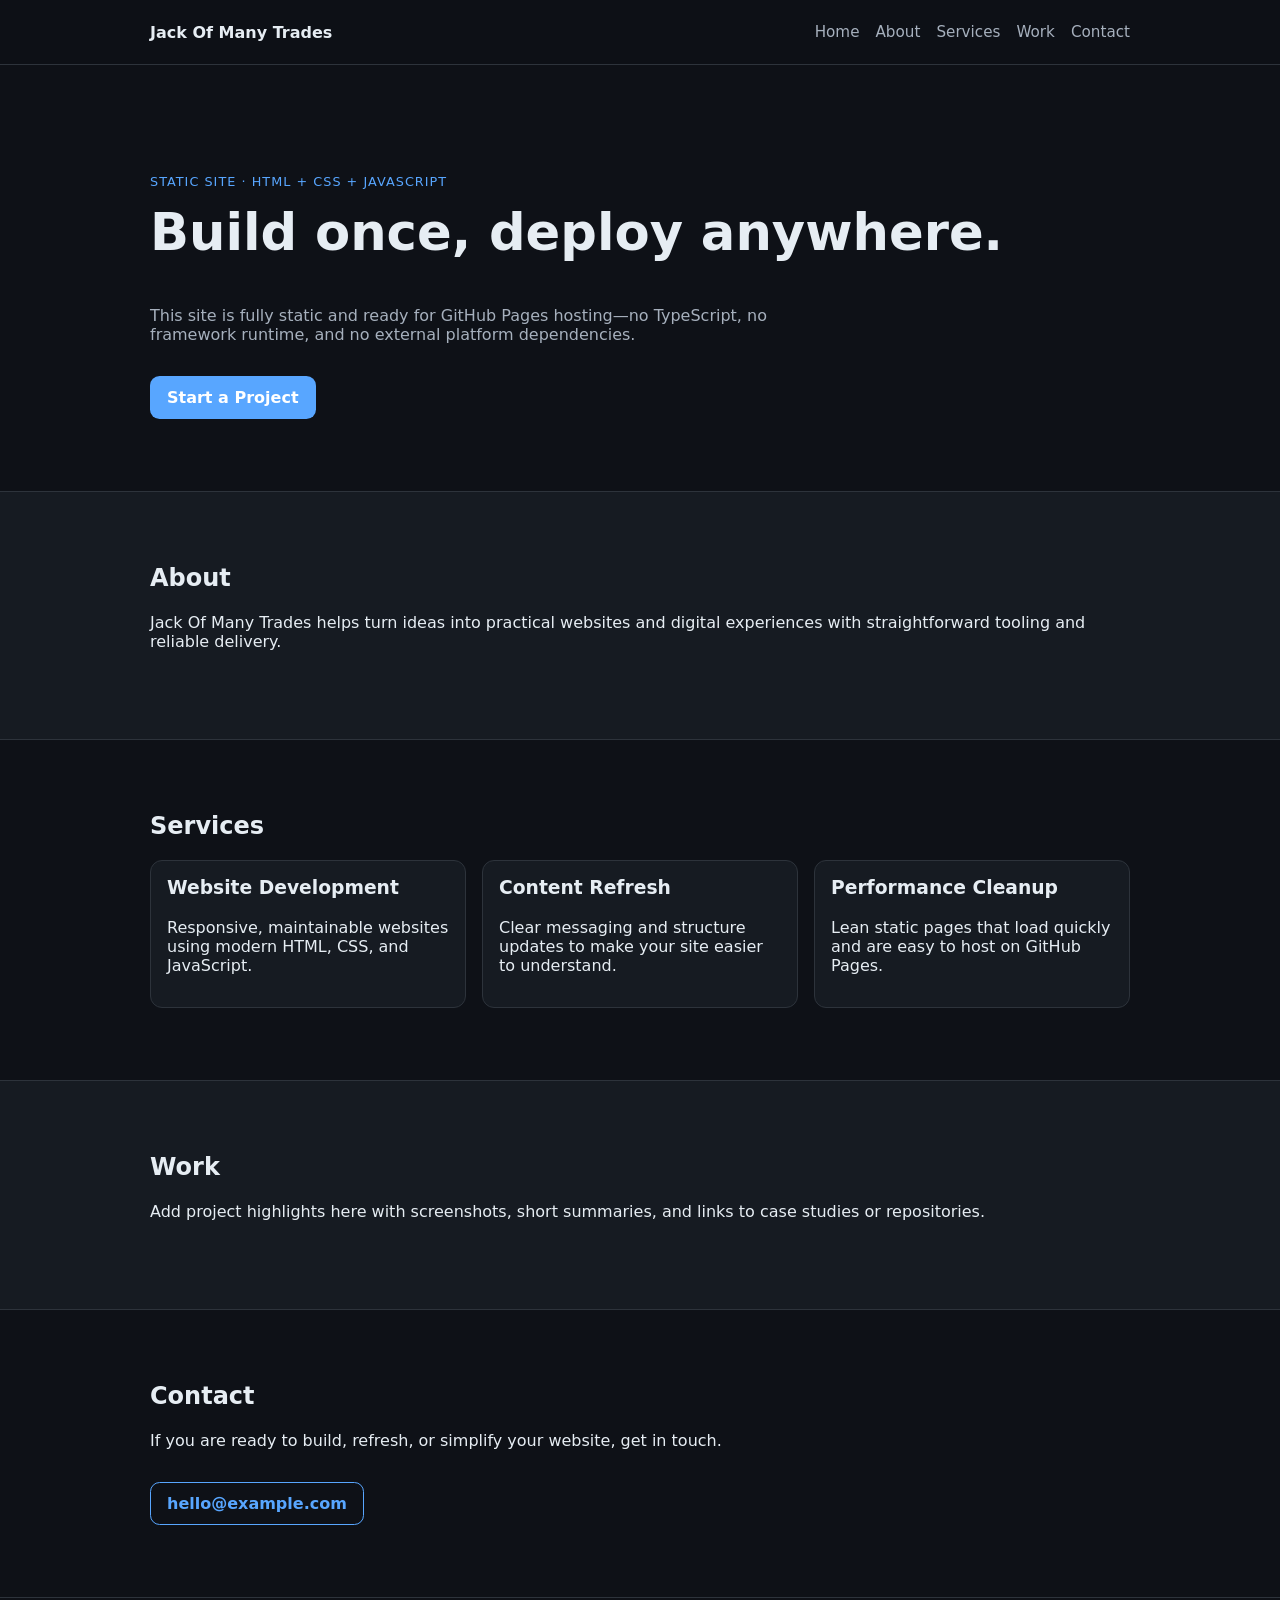
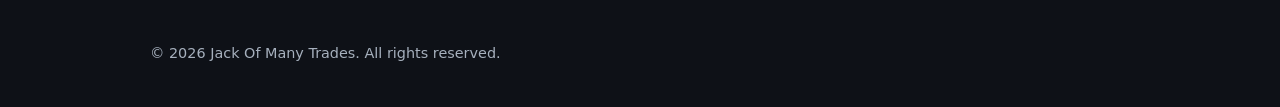
==== index.html @ 2560d3c1 "Rebuild site as static HTML/CSS/JS" ====
<!DOCTYPE html>
<html lang="en">
  <head>
    <meta charset="UTF-8" />
    <meta name="viewport" content="width=device-width, initial-scale=1.0" />
    <title>Jack Of Many Trades</title>
    <meta
      name="description"
      content="A clean, static, GitHub Pages-ready portfolio site built with HTML, CSS, and JavaScript."
    />
    <link rel="stylesheet" href="styles.css" />
  </head>
  <body>
    <header class="site-header">
      <div class="container nav-wrapper">
        <a href="#home" class="brand">Jack Of Many Trades</a>
        <button class="menu-toggle" aria-label="Toggle navigation" aria-expanded="false">☰</button>
        <nav class="site-nav" aria-label="Main navigation">
          <a href="#home">Home</a>
          <a href="#about">About</a>
          <a href="#services">Services</a>
          <a href="#work">Work</a>
          <a href="#contact">Contact</a>
        </nav>
      </div>
    </header>

    <main>
      <section id="home" class="hero section">
        <div class="container">
          <p class="eyebrow">Static site · HTML + CSS + JavaScript</p>
          <h1>Build once, deploy anywhere.</h1>
          <p class="lead">
            This site is fully static and ready for GitHub Pages hosting—no TypeScript, no framework
            runtime, and no external platform dependencies.
          </p>
          <a href="#contact" class="button">Start a Project</a>
        </div>
      </section>

      <section id="about" class="section alt">
        <div class="container">
          <h2>About</h2>
          <p>
            Jack Of Many Trades helps turn ideas into practical websites and digital experiences with
            straightforward tooling and reliable delivery.
          </p>
        </div>
      </section>

      <section id="services" class="section">
        <div class="container">
          <h2>Services</h2>
          <div class="card-grid">
            <article class="card">
              <h3>Website Development</h3>
              <p>Responsive, maintainable websites using modern HTML, CSS, and JavaScript.</p>
            </article>
            <article class="card">
              <h3>Content Refresh</h3>
              <p>Clear messaging and structure updates to make your site easier to understand.</p>
            </article>
            <article class="card">
              <h3>Performance Cleanup</h3>
              <p>Lean static pages that load quickly and are easy to host on GitHub Pages.</p>
            </article>
          </div>
        </div>
      </section>

      <section id="work" class="section alt">
        <div class="container">
          <h2>Work</h2>
          <p>
            Add project highlights here with screenshots, short summaries, and links to case studies or
            repositories.
          </p>
        </div>
      </section>

      <section id="contact" class="section">
        <div class="container">
          <h2>Contact</h2>
          <p>If you are ready to build, refresh, or simplify your website, get in touch.</p>
          <a href="mailto:hello@example.com" class="button button-secondary">hello@example.com</a>
        </div>
      </section>
    </main>

    <footer class="site-footer">
      <div class="container">
        <p>© <span id="year"></span> Jack Of Many Trades. All rights reserved.</p>
      </div>
    </footer>

    <script src="script.js"></script>
  </body>
</html>
---- styles.css ----
:root {
  --bg: #0e1117;
  --surface: #161b22;
  --text: #e6edf3;
  --muted: #a6b0bd;
  --brand: #58a6ff;
  --brand-dark: #3c89df;
  --border: #2d333b;
}

* {
  box-sizing: border-box;
}

html,
body {
  margin: 0;
  padding: 0;
  font-family: Inter, system-ui, -apple-system, Segoe UI, Roboto, Helvetica, Arial, sans-serif;
  color: var(--text);
  background: var(--bg);
  scroll-behavior: smooth;
}

.container {
  width: min(100% - 2rem, 980px);
  margin-inline: auto;
}

.section {
  padding: 4.5rem 0;
}

.section.alt {
  background: var(--surface);
  border-block: 1px solid var(--border);
}

.site-header {
  position: sticky;
  top: 0;
  z-index: 10;
  background: rgb(14 17 23 / 92%);
  border-bottom: 1px solid var(--border);
  backdrop-filter: blur(8px);
}

.nav-wrapper {
  display: flex;
  align-items: center;
  justify-content: space-between;
  min-height: 4rem;
  gap: 1rem;
}

.brand {
  color: var(--text);
  text-decoration: none;
  font-weight: 700;
}

.site-nav {
  display: flex;
  gap: 1rem;
}

.site-nav a {
  color: var(--muted);
  text-decoration: none;
  font-size: 0.95rem;
}

.site-nav a:hover,
.site-nav a:focus-visible {
  color: var(--text);
}

.menu-toggle {
  display: none;
  color: var(--text);
  background: transparent;
  border: 1px solid var(--border);
  border-radius: 0.4rem;
  padding: 0.35rem 0.55rem;
}

.hero {
  padding-top: 6rem;
}

.eyebrow {
  text-transform: uppercase;
  letter-spacing: 0.08em;
  color: var(--brand);
  font-size: 0.8rem;
}

h1,
h2,
h3 {
  line-height: 1.2;
  margin-top: 0;
}

h1 {
  font-size: clamp(2rem, 4vw, 3.5rem);
}

.lead {
  color: var(--muted);
  max-width: 62ch;
}

.card-grid {
  display: grid;
  grid-template-columns: repeat(auto-fit, minmax(220px, 1fr));
  gap: 1rem;
}

.card {
  background: var(--surface);
  border: 1px solid var(--border);
  border-radius: 0.75rem;
  padding: 1rem;
}

.button {
  display: inline-block;
  margin-top: 1rem;
  color: #fff;
  text-decoration: none;
  background: var(--brand);
  border: 1px solid transparent;
  border-radius: 0.6rem;
  padding: 0.7rem 1rem;
  font-weight: 600;
}

.button:hover,
.button:focus-visible {
  background: var(--brand-dark);
}

.button.button-secondary {
  background: transparent;
  border-color: var(--brand);
  color: var(--brand);
}

.site-footer {
  padding: 2rem 0;
  border-top: 1px solid var(--border);
  color: var(--muted);
  font-size: 0.9rem;
}

@media (max-width: 760px) {
  .menu-toggle {
    display: inline-flex;
  }

  .site-nav {
    position: absolute;
    right: 1rem;
    top: 4.5rem;
    display: none;
    flex-direction: column;
    background: var(--surface);
    border: 1px solid var(--border);
    border-radius: 0.6rem;
    padding: 0.75rem;
    min-width: 180px;
  }

  .site-nav.open {
    display: flex;
  }
}
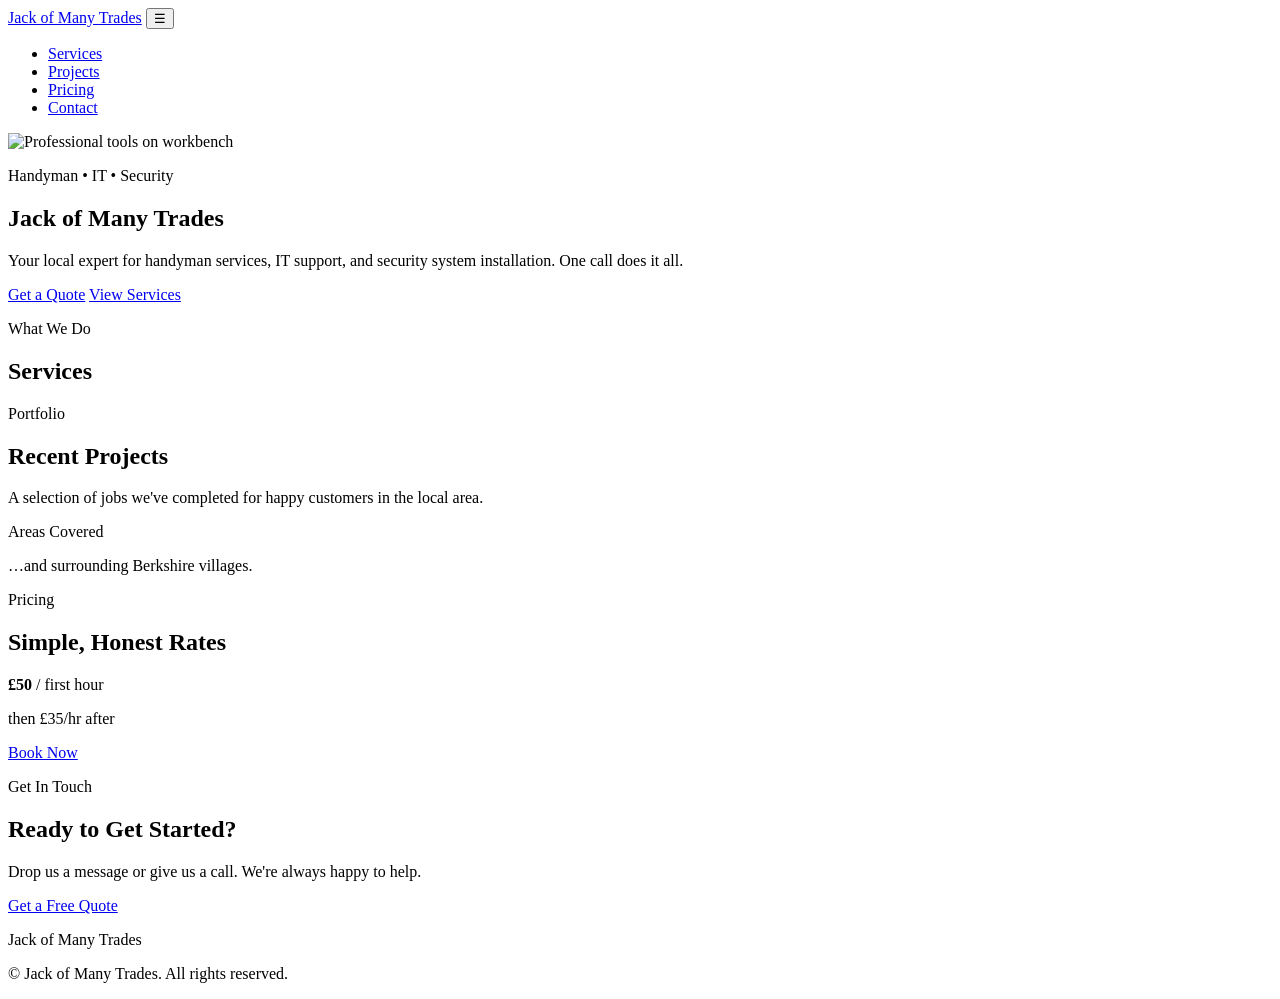
==== commit 484a16d8: "Remove binary hero images and switch to remote hero source" ====
--- a/index.html
+++ b/index.html
@@ -1,95 +1,113 @@
-<!DOCTYPE html>
+<!doctype html>
 <html lang="en">
   <head>
     <meta charset="UTF-8" />
     <meta name="viewport" content="width=device-width, initial-scale=1.0" />
-    <title>Jack Of Many Trades</title>
+    <title>Jack of Many Trades | Handyman, IT & Security</title>
     <meta
       name="description"
-      content="A clean, static, GitHub Pages-ready portfolio site built with HTML, CSS, and JavaScript."
+      content="Local handyman, IT support, and security installation services across Newbury and surrounding areas."
     />
+    <meta name="author" content="Jack of Many Trades" />
+    <meta property="og:title" content="Jack of Many Trades" />
+    <meta
+      property="og:description"
+      content="Your local expert for handyman services, IT support, and security system installation."
+    />
+    <meta property="og:type" content="website" />
+    <meta property="og:image" content="https://images.unsplash.com/photo-1581578731548-c64695cc6952?auto=format&fit=crop&w=1600&q=80" />
     <link rel="stylesheet" href="styles.css" />
   </head>
   <body>
     <header class="site-header">
-      <div class="container nav-wrapper">
-        <a href="#home" class="brand">Jack Of Many Trades</a>
-        <button class="menu-toggle" aria-label="Toggle navigation" aria-expanded="false">☰</button>
-        <nav class="site-nav" aria-label="Main navigation">
-          <a href="#home">Home</a>
-          <a href="#about">About</a>
-          <a href="#services">Services</a>
-          <a href="#work">Work</a>
-          <a href="#contact">Contact</a>
-        </nav>
-      </div>
+      <nav class="container nav">
+        <a href="#" class="brand">Jack of Many <span>Trades</span></a>
+        <button id="menu-toggle" class="menu-toggle" aria-expanded="false" aria-controls="mobile-menu">☰</button>
+        <ul class="nav-links" id="desktop-menu">
+          <li><a href="#services">Services</a></li>
+          <li><a href="#projects">Projects</a></li>
+          <li><a href="#pricing">Pricing</a></li>
+          <li><a href="#contact">Contact</a></li>
+        </ul>
+      </nav>
+      <ul class="mobile-menu" id="mobile-menu" hidden>
+        <li><a href="#services">Services</a></li>
+        <li><a href="#projects">Projects</a></li>
+        <li><a href="#pricing">Pricing</a></li>
+        <li><a href="#contact">Contact</a></li>
+      </ul>
     </header>
 
     <main>
-      <section id="home" class="hero section">
-        <div class="container">
-          <p class="eyebrow">Static site · HTML + CSS + JavaScript</p>
-          <h1>Build once, deploy anywhere.</h1>
-          <p class="lead">
-            This site is fully static and ready for GitHub Pages hosting—no TypeScript, no framework
-            runtime, and no external platform dependencies.
+      <section class="hero">
+        <img src="https://images.unsplash.com/photo-1581578731548-c64695cc6952?auto=format&fit=crop&w=1600&q=80" alt="Professional tools on workbench" class="hero-bg" />
+        <div class="overlay"></div>
+        <div class="container hero-content">
+          <p class="eyebrow">Handyman • IT • Security</p>
+          <h1>Jack of Many <span>Trades</span></h1>
+          <p>
+            Your local expert for handyman services, IT support, and security system installation. One call does it all.
           </p>
-          <a href="#contact" class="button">Start a Project</a>
-        </div>
-      </section>
-
-      <section id="about" class="section alt">
-        <div class="container">
-          <h2>About</h2>
-          <p>
-            Jack Of Many Trades helps turn ideas into practical websites and digital experiences with
-            straightforward tooling and reliable delivery.
-          </p>
+          <div class="hero-actions">
+            <a class="btn primary" href="#contact">Get a Quote</a>
+            <a class="btn secondary" href="#services">View Services</a>
+          </div>
         </div>
       </section>
 
       <section id="services" class="section">
         <div class="container">
+          <p class="section-label">What We Do</p>
           <h2>Services</h2>
-          <div class="card-grid">
-            <article class="card">
-              <h3>Website Development</h3>
-              <p>Responsive, maintainable websites using modern HTML, CSS, and JavaScript.</p>
-            </article>
-            <article class="card">
-              <h3>Content Refresh</h3>
-              <p>Clear messaging and structure updates to make your site easier to understand.</p>
-            </article>
-            <article class="card">
-              <h3>Performance Cleanup</h3>
-              <p>Lean static pages that load quickly and are easy to host on GitHub Pages.</p>
-            </article>
+          <div class="card-grid" id="services-grid"></div>
+        </div>
+      </section>
+
+      <section id="projects" class="section">
+        <div class="container">
+          <p class="section-label">Portfolio</p>
+          <h2>Recent Projects</h2>
+          <p class="section-subtitle">A selection of jobs we've completed for happy customers in the local area.</p>
+          <div class="project-grid" id="projects-grid"></div>
+        </div>
+      </section>
+
+      <section class="areas section-alt">
+        <div class="container centered">
+          <p class="section-label">Areas Covered</p>
+          <p class="areas-list" id="areas-list"></p>
+          <p class="areas-note">…and surrounding Berkshire villages.</p>
+        </div>
+      </section>
+
+      <section id="pricing" class="section section-alt-light">
+        <div class="container centered">
+          <p class="section-label">Pricing</p>
+          <h2>Simple, Honest Rates</h2>
+          <div class="pricing-card">
+            <p class="price"><strong>£50</strong> / first hour</p>
+            <p class="price-sub">then £35/hr after</p>
+            <ul id="pricing-list"></ul>
+            <a class="btn primary full" href="#contact">Book Now</a>
           </div>
         </div>
       </section>
 
-      <section id="work" class="section alt">
-        <div class="container">
-          <h2>Work</h2>
-          <p>
-            Add project highlights here with screenshots, short summaries, and links to case studies or
-            repositories.
-          </p>
-        </div>
-      </section>
-
-      <section id="contact" class="section">
-        <div class="container">
-          <h2>Contact</h2>
-          <p>If you are ready to build, refresh, or simplify your website, get in touch.</p>
-          <a href="mailto:hello@example.com" class="button button-secondary">hello@example.com</a>
+      <section id="contact" class="section section-alt">
+        <div class="container centered">
+          <p class="section-label">Get In Touch</p>
+          <h2>Ready to Get Started?</h2>
+          <p class="section-subtitle">Drop us a message or give us a call. We're always happy to help.</p>
+          <div class="contact-grid" id="contact-grid"></div>
+          <a class="btn primary" href="mailto:jackofmanytrades@gmail.com">Get a Free Quote</a>
         </div>
       </section>
     </main>
 
     <footer class="site-footer">
-      <div class="container">
-        <p>© <span id="year"></span> Jack Of Many Trades. All rights reserved.</p>
+      <div class="container centered">
+        <p class="brand">Jack of Many <span>Trades</span></p>
+        <p>© <span id="year"></span> Jack of Many Trades. All rights reserved.</p>
       </div>
     </footer>
 
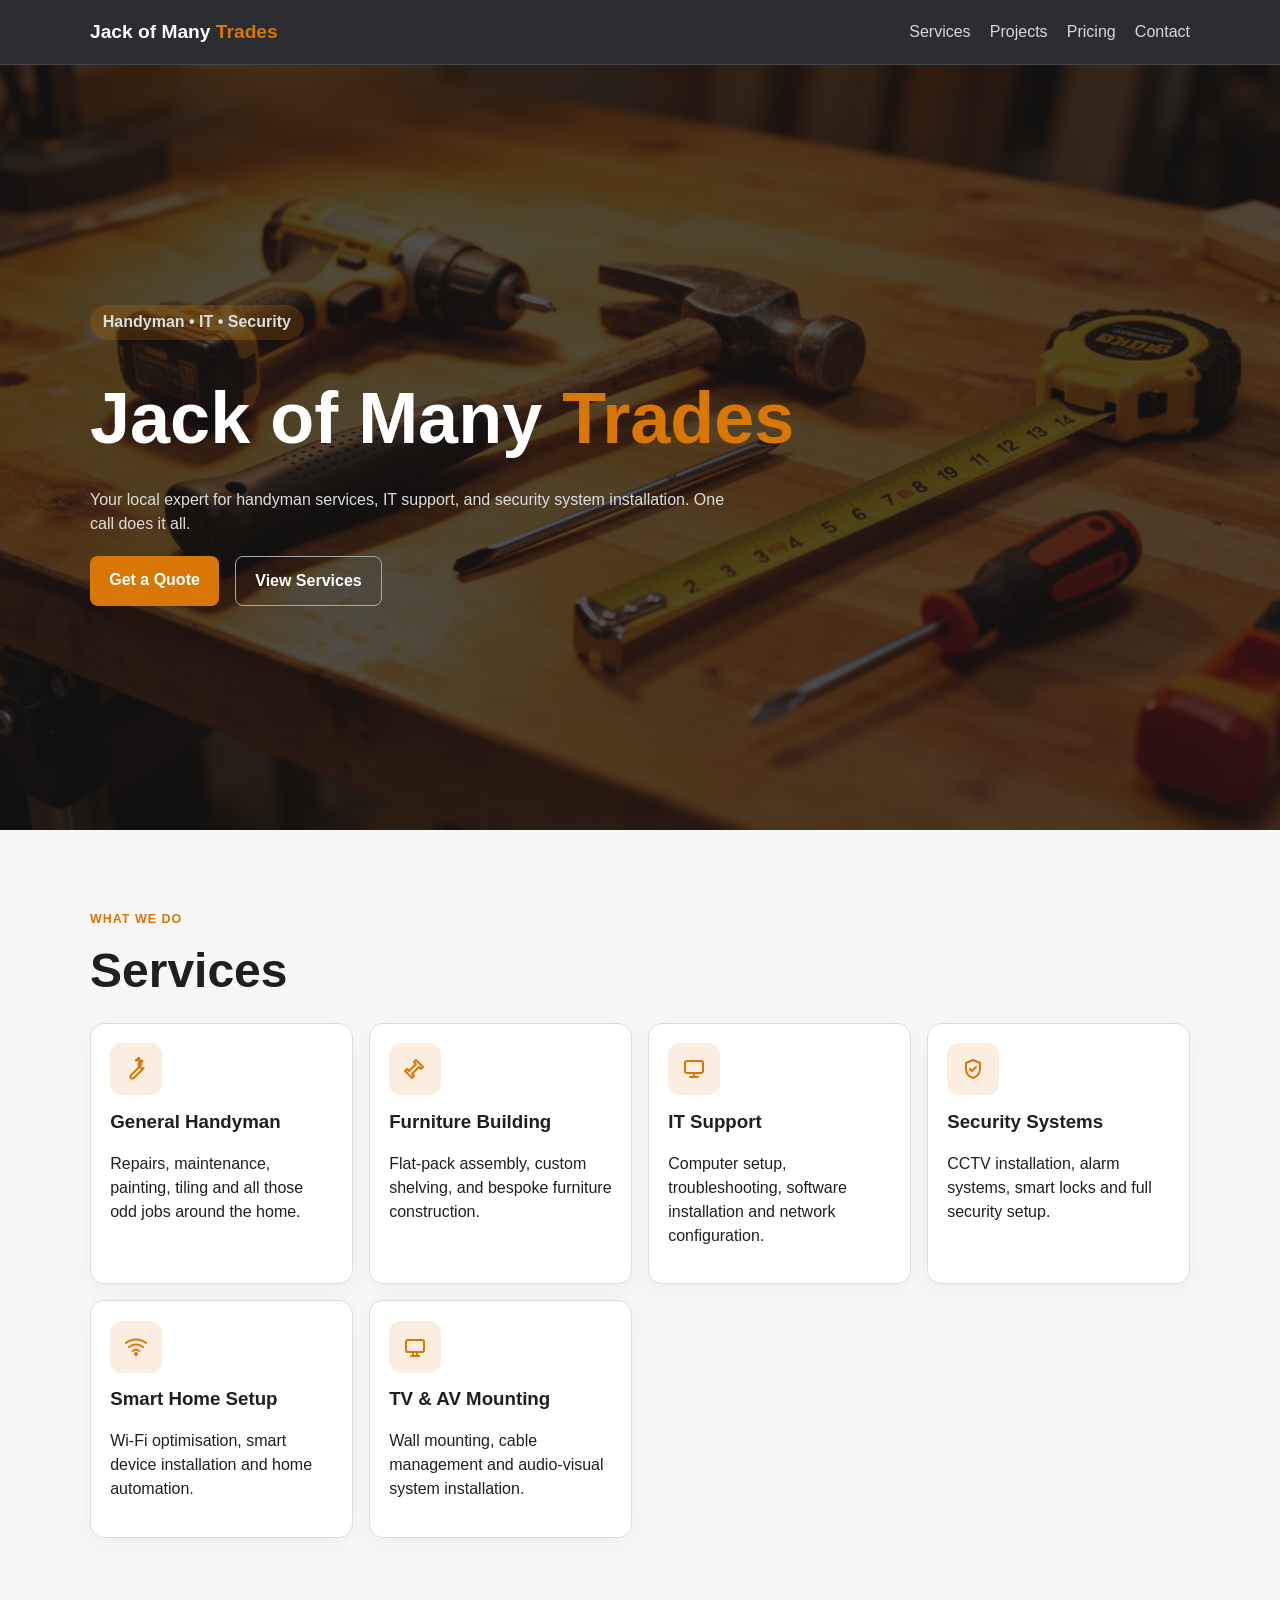
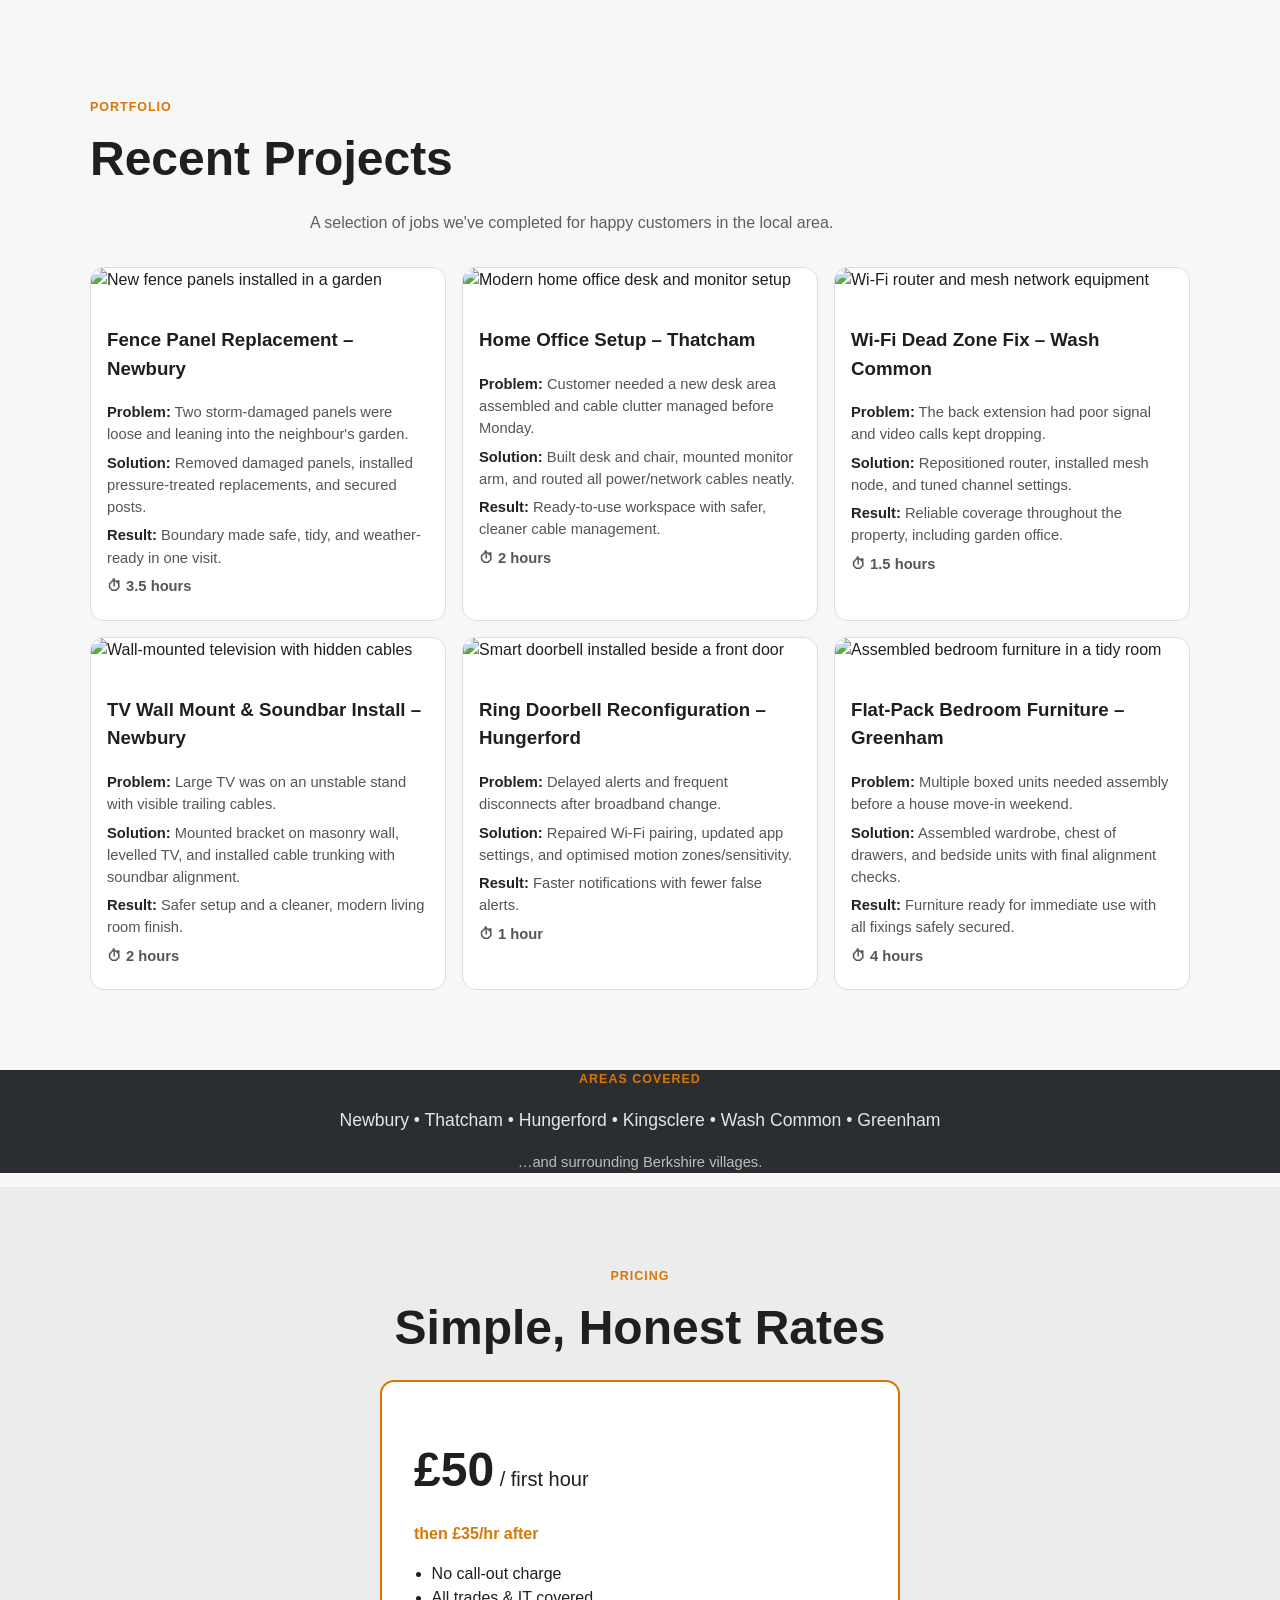
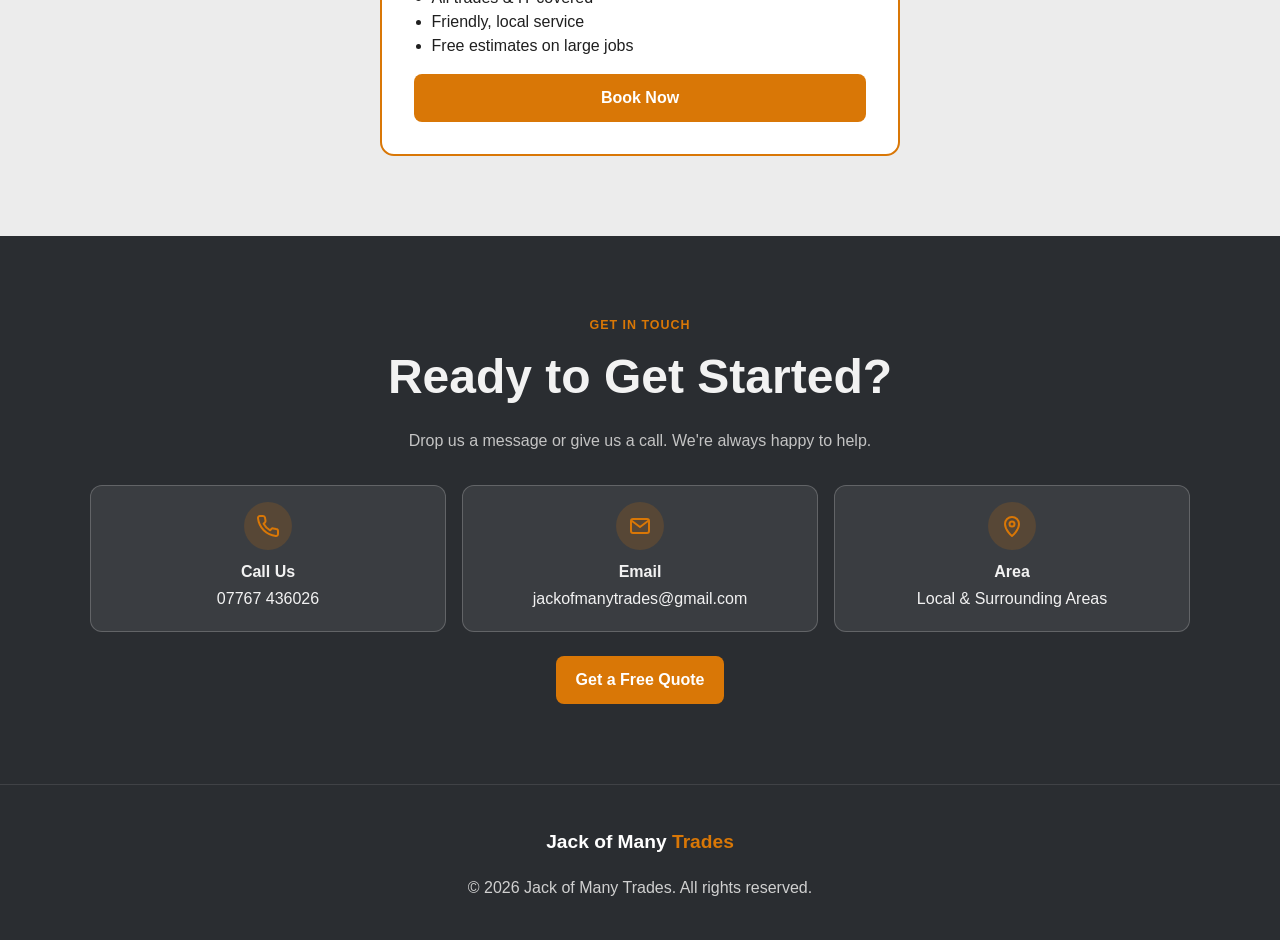
==== commit 8c5b8af5: "update" ====
--- a/index.html
+++ b/index.html
@@ -15,7 +15,7 @@
       content="Your local expert for handyman services, IT support, and security system installation."
     />
     <meta property="og:type" content="website" />
-    <meta property="og:image" content="https://images.unsplash.com/photo-1581578731548-c64695cc6952?auto=format&fit=crop&w=1600&q=80" />
+    <meta property="og:image" content="assets/hero-bg.jpg" />
     <link rel="stylesheet" href="styles.css" />
   </head>
   <body>
@@ -40,7 +40,7 @@
 
     <main>
       <section class="hero">
-        <img src="https://images.unsplash.com/photo-1581578731548-c64695cc6952?auto=format&fit=crop&w=1600&q=80" alt="Professional tools on workbench" class="hero-bg" />
+        <img src="assets/hero-bg.jpg" alt="Professional tools on workbench" class="hero-bg" />
         <div class="overlay"></div>
         <div class="container hero-content">
           <p class="eyebrow">Handyman • IT • Security</p>
--- a/styles.css
+++ b/styles.css
@@ -0,0 +1,125 @@
+:root {
+  --bg: #f7f7f7;
+  --text: #1f1f1f;
+  --muted: #5f5f5f;
+  --card: #ffffff;
+  --accent: #d97706;
+  --accent-dark: #b45309;
+  --dark: #202225;
+}
+* { box-sizing: border-box; }
+body {
+  margin: 0;
+  font-family: Arial, sans-serif;
+  color: var(--text);
+  background: var(--bg);
+  line-height: 1.5;
+}
+.container { width: min(1100px, 92%); margin: 0 auto; }
+.centered { text-align: center; }
+.site-header {
+  position: sticky; top: 0; z-index: 1000;
+  background: rgba(32, 34, 37, 0.95);
+  border-bottom: 1px solid rgba(255,255,255,.12);
+}
+.nav { display: flex; align-items: center; justify-content: space-between; min-height: 64px; }
+.brand { color: #fff; text-decoration: none; font-weight: 700; font-size: 1.2rem; }
+.brand span { color: var(--accent); }
+.nav-links { list-style: none; display: flex; gap: 1.2rem; margin: 0; padding: 0; }
+.nav-links a, .mobile-menu a { color: #d9d9d9; text-decoration: none; }
+.nav-links a:hover, .mobile-menu a:hover { color: var(--accent); }
+.menu-toggle { display: none; background: none; color: white; border: none; font-size: 1.4rem; }
+.mobile-menu { list-style: none; margin: 0; padding: 0.4rem 1rem 0.8rem; background: #202225; }
+.mobile-menu li { padding: 0.5rem 0; }
+.hero { position: relative; min-height: 85vh; display: grid; place-items: center; overflow: hidden; }
+.hero-bg { position: absolute; inset: 0; width: 100%; height: 100%; object-fit: cover; }
+.overlay { position: absolute; inset: 0; background: rgba(22,22,22,0.75); }
+.hero-content { position: relative; color: #fff; padding: 5rem 0; }
+.hero h1 { font-size: clamp(2rem, 6vw, 4.5rem); margin: 0.5rem 0 1rem; }
+.hero h1 span { color: var(--accent); }
+.hero p { max-width: 640px; color: #ddd; }
+.eyebrow { display: inline-block; background: rgba(217, 119, 6, 0.2); color: var(--accent); padding: 0.35rem 0.8rem; border-radius: 999px; font-weight: 700; }
+.hero-actions { display: flex; gap: 1rem; flex-wrap: wrap; margin-top: 1.3rem; }
+.btn { display: inline-block; padding: 0.75rem 1.2rem; border-radius: 8px; text-decoration: none; font-weight: 700; transition: all .25s ease; }
+.btn.primary { background: var(--accent); color: #fff; }
+.btn.primary:hover { background: var(--accent-dark); transform: translateY(-1px); }
+.btn.secondary { border: 1px solid #a8a8a8; color: #fff; }
+.btn.full { width: 100%; text-align: center; }
+.section { padding: 5rem 0; }
+.section-alt { background: #2a2d31; color: #f2f2f2; }
+.section-alt-light { background: #ececec; }
+.section-label { text-transform: uppercase; font-size: 0.78rem; color: var(--accent); font-weight: 700; letter-spacing: 0.08em; margin: 0 0 .4rem; }
+h2 { margin: 0 0 1rem; font-size: clamp(1.8rem, 4vw, 3rem); }
+.section-subtitle { color: var(--muted); max-width: 660px; margin: 0 auto 2rem; }
+.section-alt .section-subtitle { color: #c4c4c4; }
+.card-grid, .project-grid { display: grid; gap: 1rem; }
+.card-grid { grid-template-columns: repeat(auto-fit, minmax(220px, 1fr)); }
+.project-grid { grid-template-columns: repeat(auto-fit, minmax(280px, 1fr)); }
+.card, .project-card, .pricing-card { background: var(--card); border-radius: 14px; border: 1px solid #ddd; }
+.card { padding: 1.2rem; }
+.service-card {
+  transition: transform .25s ease, box-shadow .25s ease, border-color .25s ease;
+  box-shadow: 0 6px 20px rgba(0, 0, 0, .04);
+}
+.service-card:hover {
+  transform: translateY(-4px);
+  border-color: rgba(217, 119, 6, .45);
+  box-shadow: 0 16px 35px rgba(0, 0, 0, .12);
+}
+.service-icon {
+  width: 52px;
+  height: 52px;
+  display: grid;
+  place-items: center;
+  border-radius: 12px;
+  background: rgba(217, 119, 6, .12);
+  color: var(--accent);
+  margin-bottom: .8rem;
+}
+.service-card:hover .service-icon {
+  background: rgba(217, 119, 6, .2);
+}
+.service-icon svg,
+.contact-icon svg {
+  width: 24px;
+  height: 24px;
+  fill: none;
+  stroke: currentColor;
+  stroke-width: 2;
+  stroke-linecap: round;
+  stroke-linejoin: round;
+}
+.card h3 { margin-top: .25rem; margin-bottom: .4rem; }
+.project-card { overflow: hidden; transition: box-shadow .25s ease; }
+.project-card:hover { box-shadow: 0 14px 30px rgba(0, 0, 0, .12); }
+.project-card img { width: 100%; height: 180px; object-fit: cover; transition: transform .4s ease; }
+.project-card:hover img { transform: scale(1.03); }
+.project-card .content { padding: 1rem; }
+.project-card p { font-size: .92rem; color: #555; margin: .4rem 0; }
+.project-card strong { color: #222; }
+.time { color: var(--accent); font-weight: 700; }
+.areas-list { color: #e6e6e6; font-size: 1.1rem; }
+.areas-note { color: #bdbdbd; font-size: 0.92rem; }
+.pricing-card { max-width: 520px; margin: 0 auto; padding: 2rem; text-align: left; border: 2px solid var(--accent); }
+.price { font-size: 1.25rem; }
+.price strong { font-size: 3rem; }
+.price-sub { color: var(--accent); font-weight: 700; margin-top: -.3rem; }
+#pricing-list { padding-left: 1.1rem; }
+.contact-grid { display: grid; grid-template-columns: repeat(auto-fit, minmax(210px, 1fr)); gap: 1rem; margin: 1.5rem 0; }
+.contact-item { background: rgba(255,255,255,.08); border: 1px solid rgba(255,255,255,.2); border-radius: 12px; padding: 1rem; }
+.contact-icon {
+  width: 48px;
+  height: 48px;
+  margin: 0 auto .65rem;
+  border-radius: 50%;
+  display: grid;
+  place-items: center;
+  background: rgba(217, 119, 6, .18);
+  color: var(--accent);
+}
+.contact-item p { margin: .2rem 0; }
+.site-footer { background: #2a2d31; color: #d0d0d0; border-top: 1px solid rgba(255,255,255,.1); padding: 1.5rem 0; }
+@media (max-width: 760px) {
+  .menu-toggle { display: block; }
+  .nav-links { display: none; }
+}
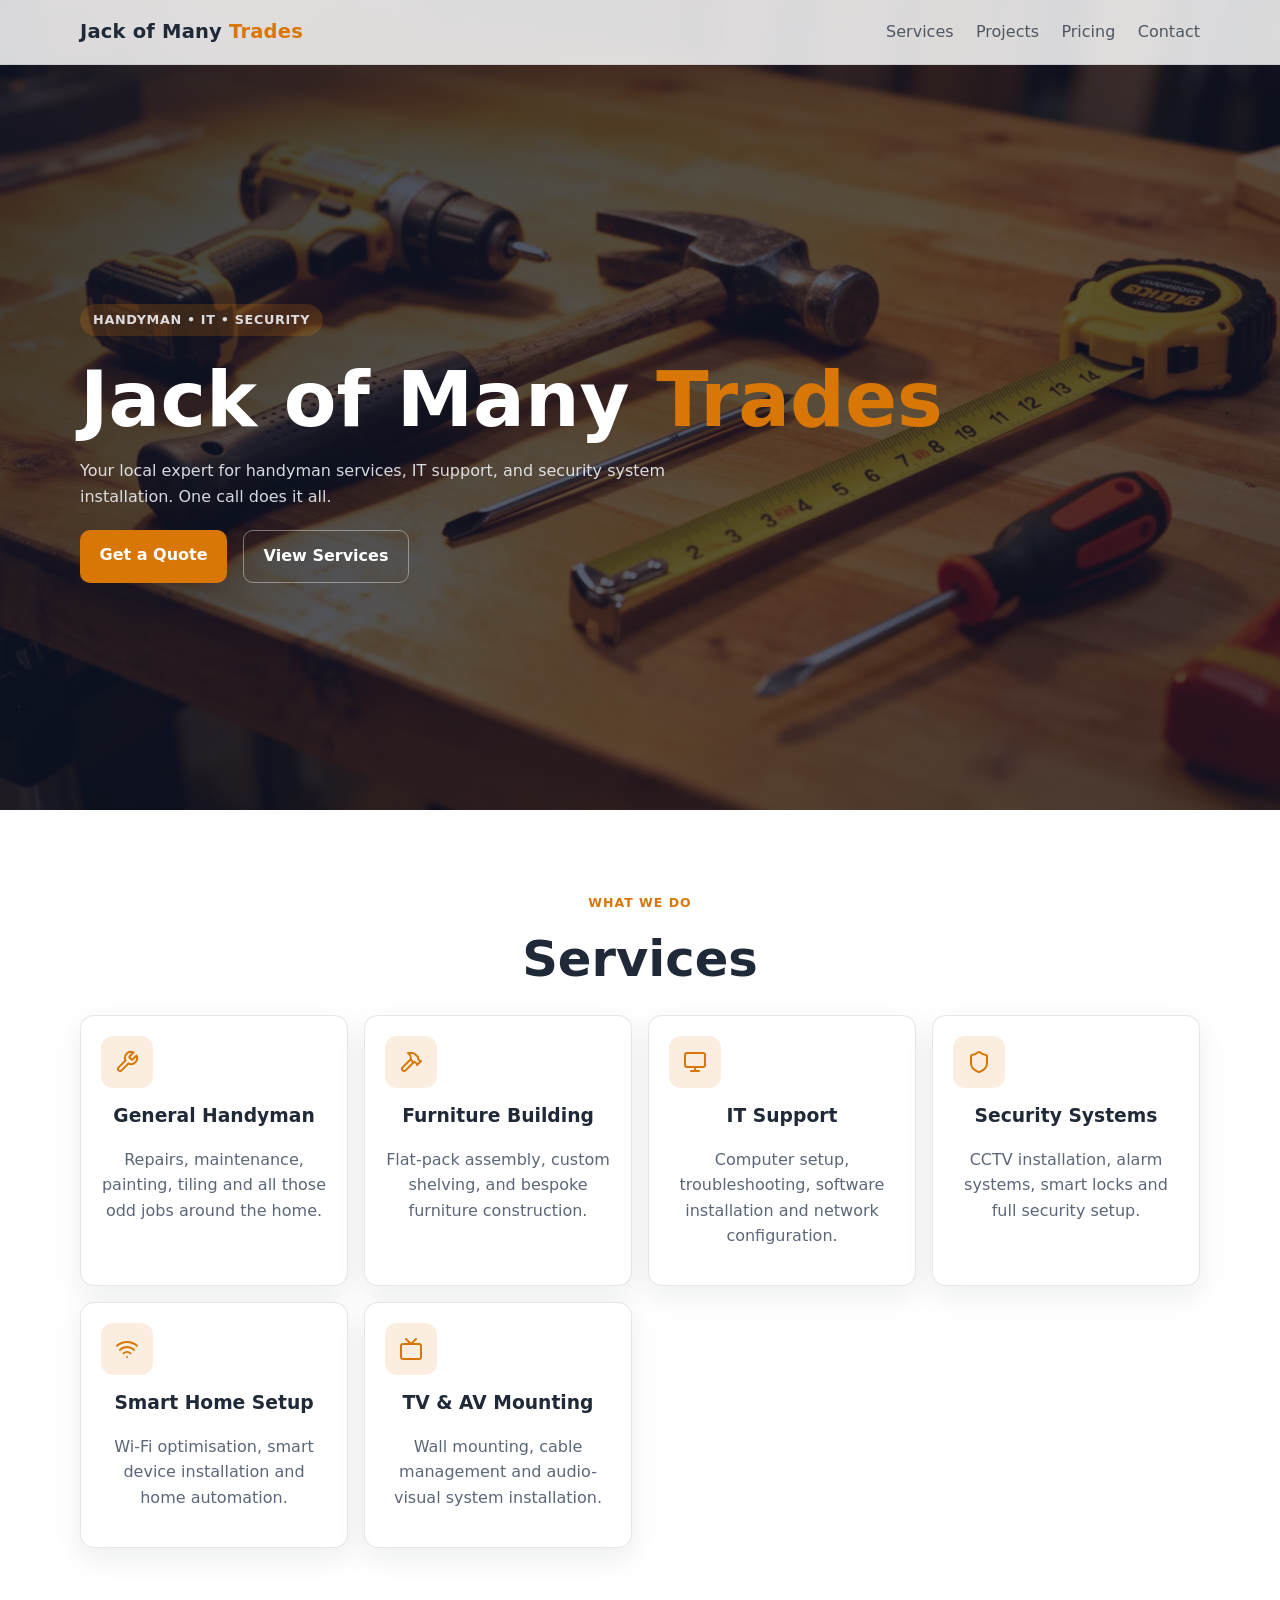
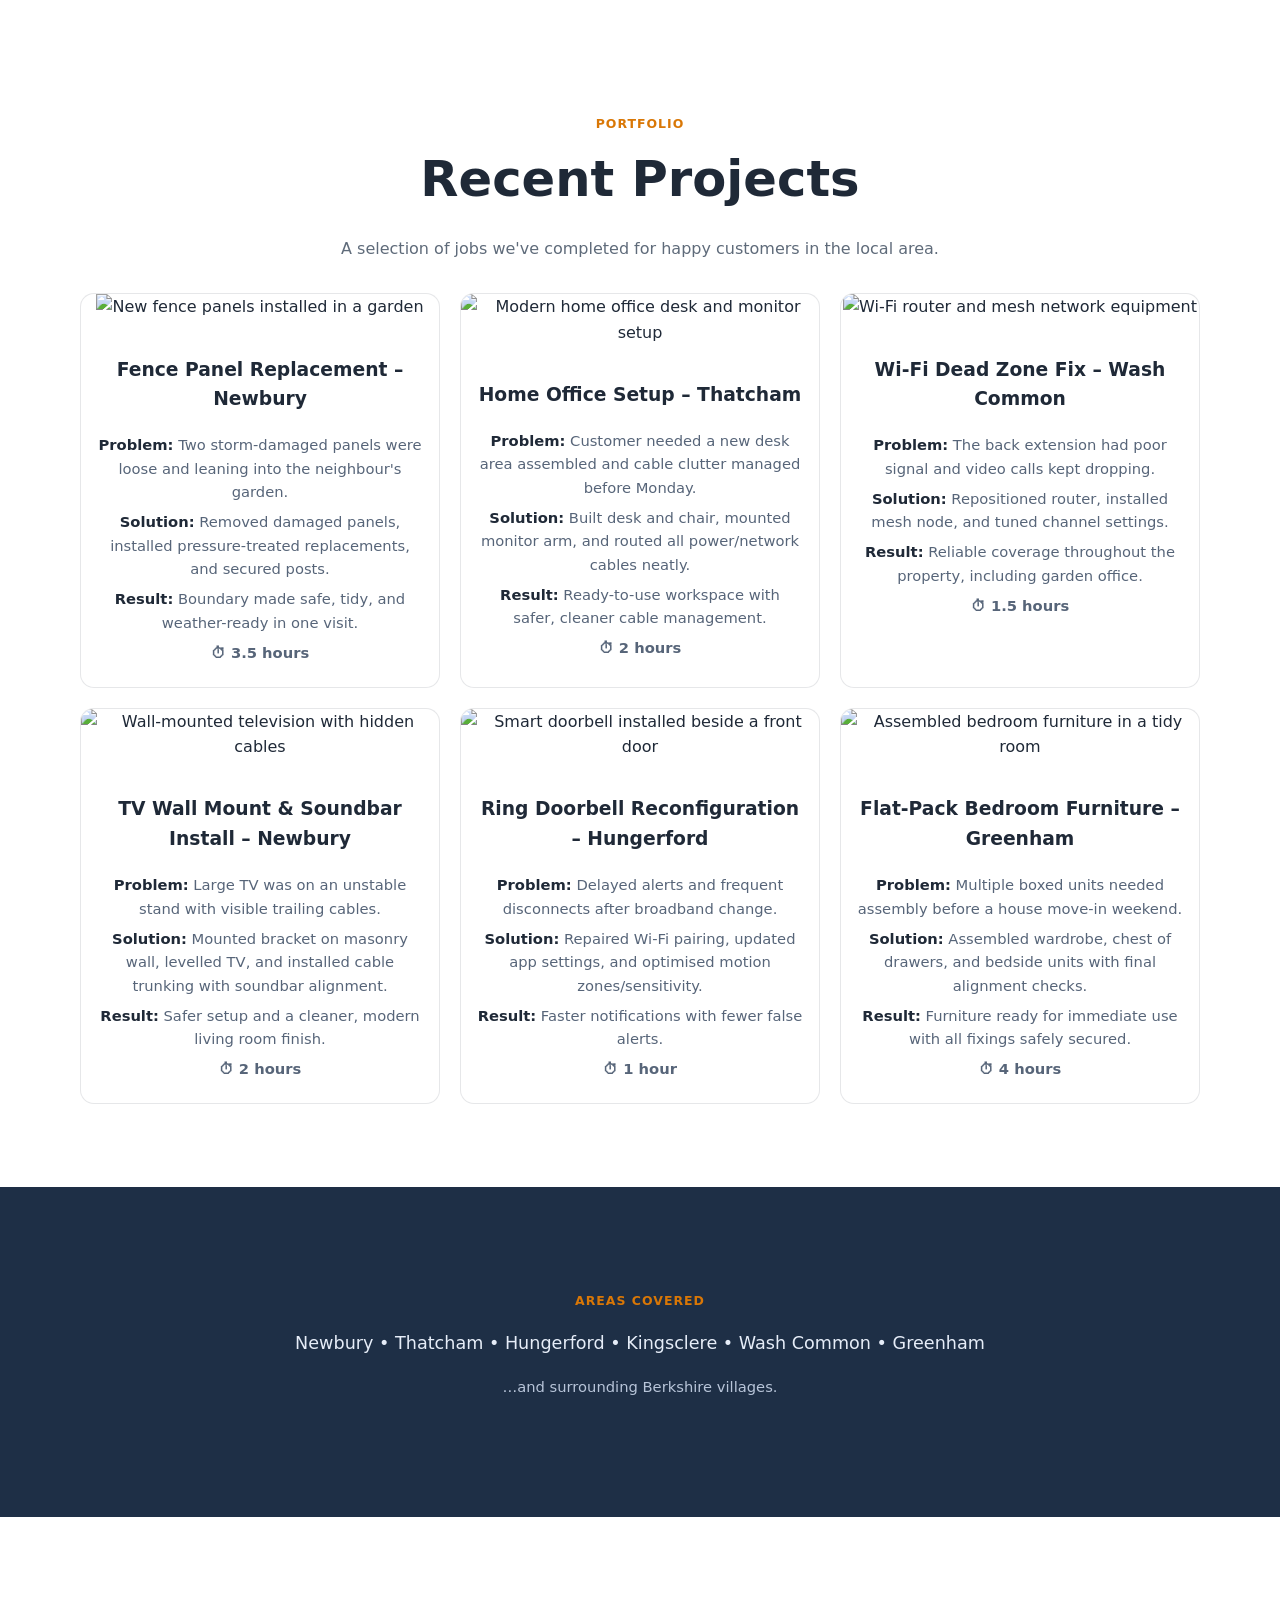
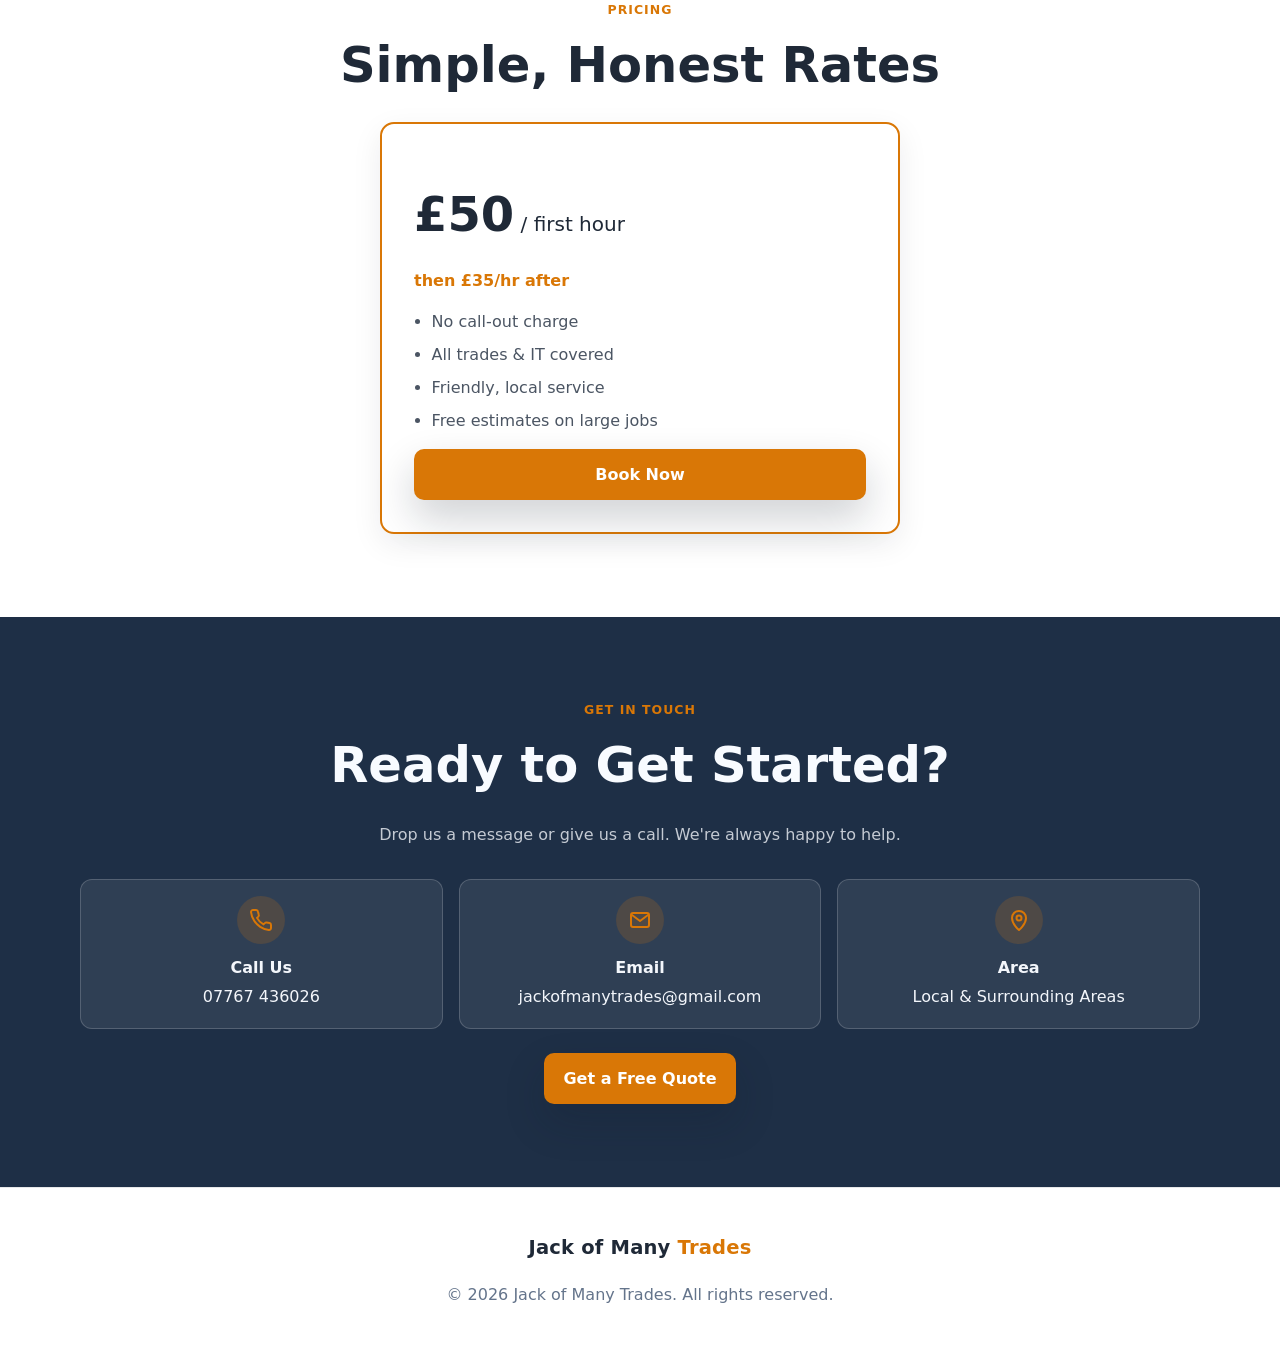
==== commit 234824d4: "Center section headings and enlarge areas covered section" ====
--- a/index.html
+++ b/index.html
@@ -56,7 +56,7 @@
       </section>
 
       <section id="services" class="section">
-        <div class="container">
+        <div class="container centered">
           <p class="section-label">What We Do</p>
           <h2>Services</h2>
           <div class="card-grid" id="services-grid"></div>
@@ -64,7 +64,7 @@
       </section>
 
       <section id="projects" class="section">
-        <div class="container">
+        <div class="container centered">
           <p class="section-label">Portfolio</p>
           <h2>Recent Projects</h2>
           <p class="section-subtitle">A selection of jobs we've completed for happy customers in the local area.</p>
--- a/styles.css
+++ b/styles.css
@@ -1,84 +1,317 @@
 :root {
-  --bg: #f7f7f7;
-  --text: #1f1f1f;
-  --muted: #5f5f5f;
+  --bg: #f7f8fb;
+  --surface: #ffffff;
+  --surface-soft: #f2f4f8;
+  --text: #1f2937;
+  --muted: #5f6b7a;
   --card: #ffffff;
+  --card-border: rgba(15, 23, 42, 0.1);
   --accent: #d97706;
+  --accent-2: #ec4899;
   --accent-dark: #b45309;
-  --dark: #202225;
-}
-* { box-sizing: border-box; }
+  --shadow-soft: 0 10px 30px rgba(15, 23, 42, 0.08);
+  --shadow-hero: 0 18px 40px rgba(15, 23, 42, 0.2);
+}
+
+* {
+  box-sizing: border-box;
+}
+
+html {
+  scroll-behavior: smooth;
+}
+
 body {
   margin: 0;
-  font-family: Arial, sans-serif;
+  font-family: Inter, system-ui, -apple-system, Segoe UI, Roboto, Arial, sans-serif;
   color: var(--text);
   background: var(--bg);
-  line-height: 1.5;
-}
-.container { width: min(1100px, 92%); margin: 0 auto; }
-.centered { text-align: center; }
+  line-height: 1.6;
+}
+
+.container {
+  width: min(1120px, 92%);
+  margin: 0 auto;
+}
+
+.centered {
+  text-align: center;
+}
+
 .site-header {
-  position: sticky; top: 0; z-index: 1000;
-  background: rgba(32, 34, 37, 0.95);
-  border-bottom: 1px solid rgba(255,255,255,.12);
-}
-.nav { display: flex; align-items: center; justify-content: space-between; min-height: 64px; }
-.brand { color: #fff; text-decoration: none; font-weight: 700; font-size: 1.2rem; }
-.brand span { color: var(--accent); }
-.nav-links { list-style: none; display: flex; gap: 1.2rem; margin: 0; padding: 0; }
-.nav-links a, .mobile-menu a { color: #d9d9d9; text-decoration: none; }
-.nav-links a:hover, .mobile-menu a:hover { color: var(--accent); }
-.menu-toggle { display: none; background: none; color: white; border: none; font-size: 1.4rem; }
-.mobile-menu { list-style: none; margin: 0; padding: 0.4rem 1rem 0.8rem; background: #202225; }
-.mobile-menu li { padding: 0.5rem 0; }
-.hero { position: relative; min-height: 85vh; display: grid; place-items: center; overflow: hidden; }
-.hero-bg { position: absolute; inset: 0; width: 100%; height: 100%; object-fit: cover; }
-.overlay { position: absolute; inset: 0; background: rgba(22,22,22,0.75); }
-.hero-content { position: relative; color: #fff; padding: 5rem 0; }
-.hero h1 { font-size: clamp(2rem, 6vw, 4.5rem); margin: 0.5rem 0 1rem; }
-.hero h1 span { color: var(--accent); }
-.hero p { max-width: 640px; color: #ddd; }
-.eyebrow { display: inline-block; background: rgba(217, 119, 6, 0.2); color: var(--accent); padding: 0.35rem 0.8rem; border-radius: 999px; font-weight: 700; }
-.hero-actions { display: flex; gap: 1rem; flex-wrap: wrap; margin-top: 1.3rem; }
-.btn { display: inline-block; padding: 0.75rem 1.2rem; border-radius: 8px; text-decoration: none; font-weight: 700; transition: all .25s ease; }
-.btn.primary { background: var(--accent); color: #fff; }
-.btn.primary:hover { background: var(--accent-dark); transform: translateY(-1px); }
-.btn.secondary { border: 1px solid #a8a8a8; color: #fff; }
-.btn.full { width: 100%; text-align: center; }
-.section { padding: 5rem 0; }
-.section-alt { background: #2a2d31; color: #f2f2f2; }
-.section-alt-light { background: #ececec; }
-.section-label { text-transform: uppercase; font-size: 0.78rem; color: var(--accent); font-weight: 700; letter-spacing: 0.08em; margin: 0 0 .4rem; }
-h2 { margin: 0 0 1rem; font-size: clamp(1.8rem, 4vw, 3rem); }
-.section-subtitle { color: var(--muted); max-width: 660px; margin: 0 auto 2rem; }
-.section-alt .section-subtitle { color: #c4c4c4; }
-.card-grid, .project-grid { display: grid; gap: 1rem; }
-.card-grid { grid-template-columns: repeat(auto-fit, minmax(220px, 1fr)); }
-.project-grid { grid-template-columns: repeat(auto-fit, minmax(280px, 1fr)); }
-.card, .project-card, .pricing-card { background: var(--card); border-radius: 14px; border: 1px solid #ddd; }
-.card { padding: 1.2rem; }
+  position: fixed;
+  top: 0;
+  left: 0;
+  right: 0;
+  z-index: 1000;
+  background: rgba(255, 255, 255, 0.84);
+  backdrop-filter: blur(10px);
+  border-bottom: 1px solid rgba(15, 23, 42, 0.08);
+  transition: background-color 0.25s ease, border-color 0.25s ease, box-shadow 0.25s ease;
+}
+
+.site-header.scrolled {
+  background: rgba(255, 255, 255, 0.96);
+  box-shadow: 0 10px 28px rgba(15, 23, 42, 0.12);
+}
+
+.nav {
+  display: flex;
+  align-items: center;
+  justify-content: space-between;
+  min-height: 64px;
+}
+
+.brand {
+  color: var(--text);
+  text-decoration: none;
+  font-weight: 700;
+  font-size: 1.22rem;
+  letter-spacing: 0.01em;
+}
+
+.brand span {
+  color: var(--accent);
+}
+
+.nav-links {
+  list-style: none;
+  display: flex;
+  gap: 1.4rem;
+  margin: 0;
+  padding: 0;
+}
+
+.nav-links a,
+.mobile-menu a {
+  color: rgba(31, 41, 55, 0.74);
+  text-decoration: none;
+  transition: color 0.2s ease;
+}
+
+.nav-links a:hover,
+.mobile-menu a:hover {
+  color: var(--accent);
+}
+
+.menu-toggle {
+  display: none;
+  background: none;
+  color: var(--text);
+  border: none;
+  font-size: 1.4rem;
+  line-height: 1;
+  cursor: pointer;
+}
+
+.mobile-menu {
+  list-style: none;
+  margin: 0;
+  padding: 0.2rem 1rem 0.8rem;
+  background: rgba(255, 255, 255, 0.98);
+  border-bottom: 1px solid rgba(15, 23, 42, 0.08);
+}
+
+.mobile-menu li {
+  padding: 0.5rem 0;
+}
+
+.hero {
+  position: relative;
+  min-height: 90vh;
+  display: grid;
+  place-items: center;
+  overflow: hidden;
+  padding-top: 64px;
+}
+
+.hero-bg {
+  position: absolute;
+  inset: 0;
+  width: 100%;
+  height: 100%;
+  object-fit: cover;
+}
+
+.overlay {
+  position: absolute;
+  inset: 0;
+  background: linear-gradient(130deg, rgba(15, 23, 42, 0.78) 10%, rgba(15, 23, 42, 0.68) 65%, rgba(17, 24, 39, 0.76) 100%);
+}
+
+.hero-content {
+  position: relative;
+  color: #fff;
+  padding: 5rem 0;
+}
+
+.hero h1 {
+  font-size: clamp(2.4rem, 7vw, 4.8rem);
+  margin: 0.55rem 0 1rem;
+  line-height: 1.1;
+}
+
+.hero h1 span {
+  color: var(--accent);
+}
+
+.hero p {
+  max-width: 640px;
+  color: rgba(244, 246, 251, 0.87);
+}
+
+.eyebrow {
+  display: inline-block;
+  background: rgba(217, 119, 6, 0.2);
+  color: #ffbe68;
+  padding: 0.35rem 0.82rem;
+  border-radius: 999px;
+  font-weight: 700;
+  text-transform: uppercase;
+  letter-spacing: 0.05em;
+  font-size: 0.8rem;
+}
+
+.hero-actions {
+  display: flex;
+  gap: 1rem;
+  flex-wrap: wrap;
+  margin-top: 1.3rem;
+}
+
+.btn {
+  display: inline-block;
+  padding: 0.78rem 1.22rem;
+  border-radius: 10px;
+  text-decoration: none;
+  font-weight: 700;
+  transition: transform 0.22s ease, background-color 0.22s ease, color 0.22s ease, border-color 0.22s ease;
+}
+
+.btn.primary {
+  background: var(--accent);
+  color: #fff;
+  box-shadow: var(--shadow-hero);
+}
+
+.btn.primary:hover {
+  background: var(--accent-dark);
+  transform: translateY(-2px);
+}
+
+.btn.secondary {
+  border: 1px solid rgba(255, 255, 255, 0.4);
+  color: #fff;
+}
+
+.btn.secondary:hover {
+  background: rgba(255, 255, 255, 0.1);
+}
+
+.btn.full {
+  width: 100%;
+  text-align: center;
+}
+
+.section {
+  padding: 5.2rem 0;
+  background: var(--surface);
+}
+
+.section-alt {
+  background: #1e2f46;
+  color: #f3f6fb;
+}
+
+.areas {
+  padding: 6.5rem 0;
+}
+
+.section-alt-light {
+  background: #ffffff;
+}
+
+.section-label {
+  text-transform: uppercase;
+  font-size: 0.78rem;
+  color: var(--accent);
+  font-weight: 700;
+  letter-spacing: 0.08em;
+  margin: 0 0 0.4rem;
+}
+
+h2 {
+  margin: 0 0 1rem;
+  font-size: clamp(1.95rem, 4vw, 3.1rem);
+}
+
+.section-subtitle {
+  color: var(--muted);
+  max-width: 660px;
+  margin: 0 auto 2rem;
+}
+
+.section-alt h2 {
+  color: #f8fbff;
+}
+
+.section-alt .section-subtitle {
+  color: rgba(243, 246, 251, 0.78);
+}
+
+.card-grid,
+.project-grid {
+  display: grid;
+  gap: 1rem;
+}
+
+.card-grid {
+  grid-template-columns: repeat(auto-fit, minmax(220px, 1fr));
+}
+
+.project-grid {
+  grid-template-columns: repeat(auto-fit, minmax(280px, 1fr));
+  gap: 1.25rem;
+}
+
+.card,
+.project-card,
+.pricing-card {
+  background: var(--card);
+  border-radius: 14px;
+  border: 1px solid var(--card-border);
+}
+
+.card {
+  padding: 1.25rem;
+}
+
 .service-card {
-  transition: transform .25s ease, box-shadow .25s ease, border-color .25s ease;
-  box-shadow: 0 6px 20px rgba(0, 0, 0, .04);
-}
+  transition: transform 0.25s ease, box-shadow 0.25s ease, border-color 0.25s ease;
+  box-shadow: var(--shadow-soft);
+}
+
 .service-card:hover {
   transform: translateY(-4px);
-  border-color: rgba(217, 119, 6, .45);
-  box-shadow: 0 16px 35px rgba(0, 0, 0, .12);
-}
+  border-color: rgba(217, 119, 6, 0.42);
+  box-shadow: 0 16px 35px rgba(15, 23, 42, 0.14);
+}
+
 .service-icon {
   width: 52px;
   height: 52px;
   display: grid;
   place-items: center;
   border-radius: 12px;
-  background: rgba(217, 119, 6, .12);
-  color: var(--accent);
-  margin-bottom: .8rem;
-}
+  background: rgba(217, 119, 6, 0.12);
+  color: var(--accent);
+  margin-bottom: 0.8rem;
+}
+
 .service-card:hover .service-icon {
-  background: rgba(217, 119, 6, .2);
-}
+  background: rgba(217, 119, 6, 0.2);
+}
+
 .service-icon svg,
 .contact-icon svg {
   width: 24px;
@@ -89,37 +322,174 @@
   stroke-linecap: round;
   stroke-linejoin: round;
 }
-.card h3 { margin-top: .25rem; margin-bottom: .4rem; }
-.project-card { overflow: hidden; transition: box-shadow .25s ease; }
-.project-card:hover { box-shadow: 0 14px 30px rgba(0, 0, 0, .12); }
-.project-card img { width: 100%; height: 180px; object-fit: cover; transition: transform .4s ease; }
-.project-card:hover img { transform: scale(1.03); }
-.project-card .content { padding: 1rem; }
-.project-card p { font-size: .92rem; color: #555; margin: .4rem 0; }
-.project-card strong { color: #222; }
-.time { color: var(--accent); font-weight: 700; }
-.areas-list { color: #e6e6e6; font-size: 1.1rem; }
-.areas-note { color: #bdbdbd; font-size: 0.92rem; }
-.pricing-card { max-width: 520px; margin: 0 auto; padding: 2rem; text-align: left; border: 2px solid var(--accent); }
-.price { font-size: 1.25rem; }
-.price strong { font-size: 3rem; }
-.price-sub { color: var(--accent); font-weight: 700; margin-top: -.3rem; }
-#pricing-list { padding-left: 1.1rem; }
-.contact-grid { display: grid; grid-template-columns: repeat(auto-fit, minmax(210px, 1fr)); gap: 1rem; margin: 1.5rem 0; }
-.contact-item { background: rgba(255,255,255,.08); border: 1px solid rgba(255,255,255,.2); border-radius: 12px; padding: 1rem; }
+
+.card h3 {
+  margin-top: 0.25rem;
+  margin-bottom: 0.45rem;
+}
+
+.card p {
+  color: #5b6778;
+}
+
+.project-card {
+  overflow: hidden;
+  transition: box-shadow 0.25s ease, border-color 0.25s ease;
+}
+
+.project-card:hover {
+  box-shadow: 0 14px 34px rgba(15, 23, 42, 0.15);
+  border-color: rgba(236, 72, 153, 0.26);
+}
+
+.project-card img {
+  width: 100%;
+  height: 188px;
+  object-fit: cover;
+  transition: transform 0.45s ease;
+}
+
+.project-card:hover img {
+  transform: scale(1.04);
+}
+
+.project-card .content {
+  padding: 1rem;
+}
+
+.project-card p {
+  font-size: 0.92rem;
+  color: #576579;
+  margin: 0.4rem 0;
+}
+
+.project-card strong {
+  color: #1f2937;
+}
+
+.time {
+  color: var(--accent);
+  font-weight: 700;
+}
+
+.areas-list {
+  color: #e6edf8;
+  font-size: 1.1rem;
+}
+
+.areas-note {
+  color: #b8c5d9;
+  font-size: 0.92rem;
+}
+
+.pricing-card {
+  max-width: 520px;
+  margin: 0 auto;
+  padding: 2rem;
+  text-align: left;
+  border: 2px solid var(--accent);
+  box-shadow: var(--shadow-soft);
+}
+
+.price {
+  font-size: 1.25rem;
+}
+
+.price strong {
+  font-size: 3rem;
+}
+
+.price-sub {
+  color: var(--accent);
+  font-weight: 700;
+  margin-top: -0.3rem;
+}
+
+#pricing-list {
+  padding-left: 1.1rem;
+}
+
+#pricing-list li {
+  margin-bottom: 0.45rem;
+  color: #4b5563;
+}
+
+.contact-grid {
+  display: grid;
+  grid-template-columns: repeat(auto-fit, minmax(210px, 1fr));
+  gap: 1rem;
+  margin: 1.5rem 0;
+}
+
+.contact-item {
+  background: rgba(255, 255, 255, 0.08);
+  border: 1px solid rgba(255, 255, 255, 0.18);
+  border-radius: 12px;
+  padding: 1rem;
+}
+
+.section-alt .contact-item p,
+.section-alt .contact-item strong {
+  color: #f3f6fb;
+}
+
 .contact-icon {
   width: 48px;
   height: 48px;
-  margin: 0 auto .65rem;
+  margin: 0 auto 0.65rem;
   border-radius: 50%;
   display: grid;
   place-items: center;
-  background: rgba(217, 119, 6, .18);
-  color: var(--accent);
-}
-.contact-item p { margin: .2rem 0; }
-.site-footer { background: #2a2d31; color: #d0d0d0; border-top: 1px solid rgba(255,255,255,.1); padding: 1.5rem 0; }
+  background: rgba(217, 119, 6, 0.18);
+  color: var(--accent);
+}
+
+.contact-item p {
+  margin: 0.2rem 0;
+}
+
+.site-footer {
+  background: #ffffff;
+  color: #64748b;
+  border-top: 1px solid rgba(15, 23, 42, 0.1);
+  padding: 1.5rem 0;
+}
+
+.fade-in {
+  opacity: 0;
+  transform: translateY(20px);
+  transition: opacity 0.5s ease, transform 0.5s ease;
+}
+
+.fade-in.visible {
+  opacity: 1;
+  transform: translateY(0);
+}
+
 @media (max-width: 760px) {
-  .menu-toggle { display: block; }
-  .nav-links { display: none; }
-}
+  .menu-toggle {
+    display: block;
+  }
+
+  .nav-links {
+    display: none;
+  }
+
+  .hero {
+    min-height: 82vh;
+  }
+}
+
+@media (prefers-reduced-motion: reduce) {
+  html {
+    scroll-behavior: auto;
+  }
+
+  .btn,
+  .service-card,
+  .project-card,
+  .project-card img,
+  .fade-in {
+    transition: none;
+  }
+}
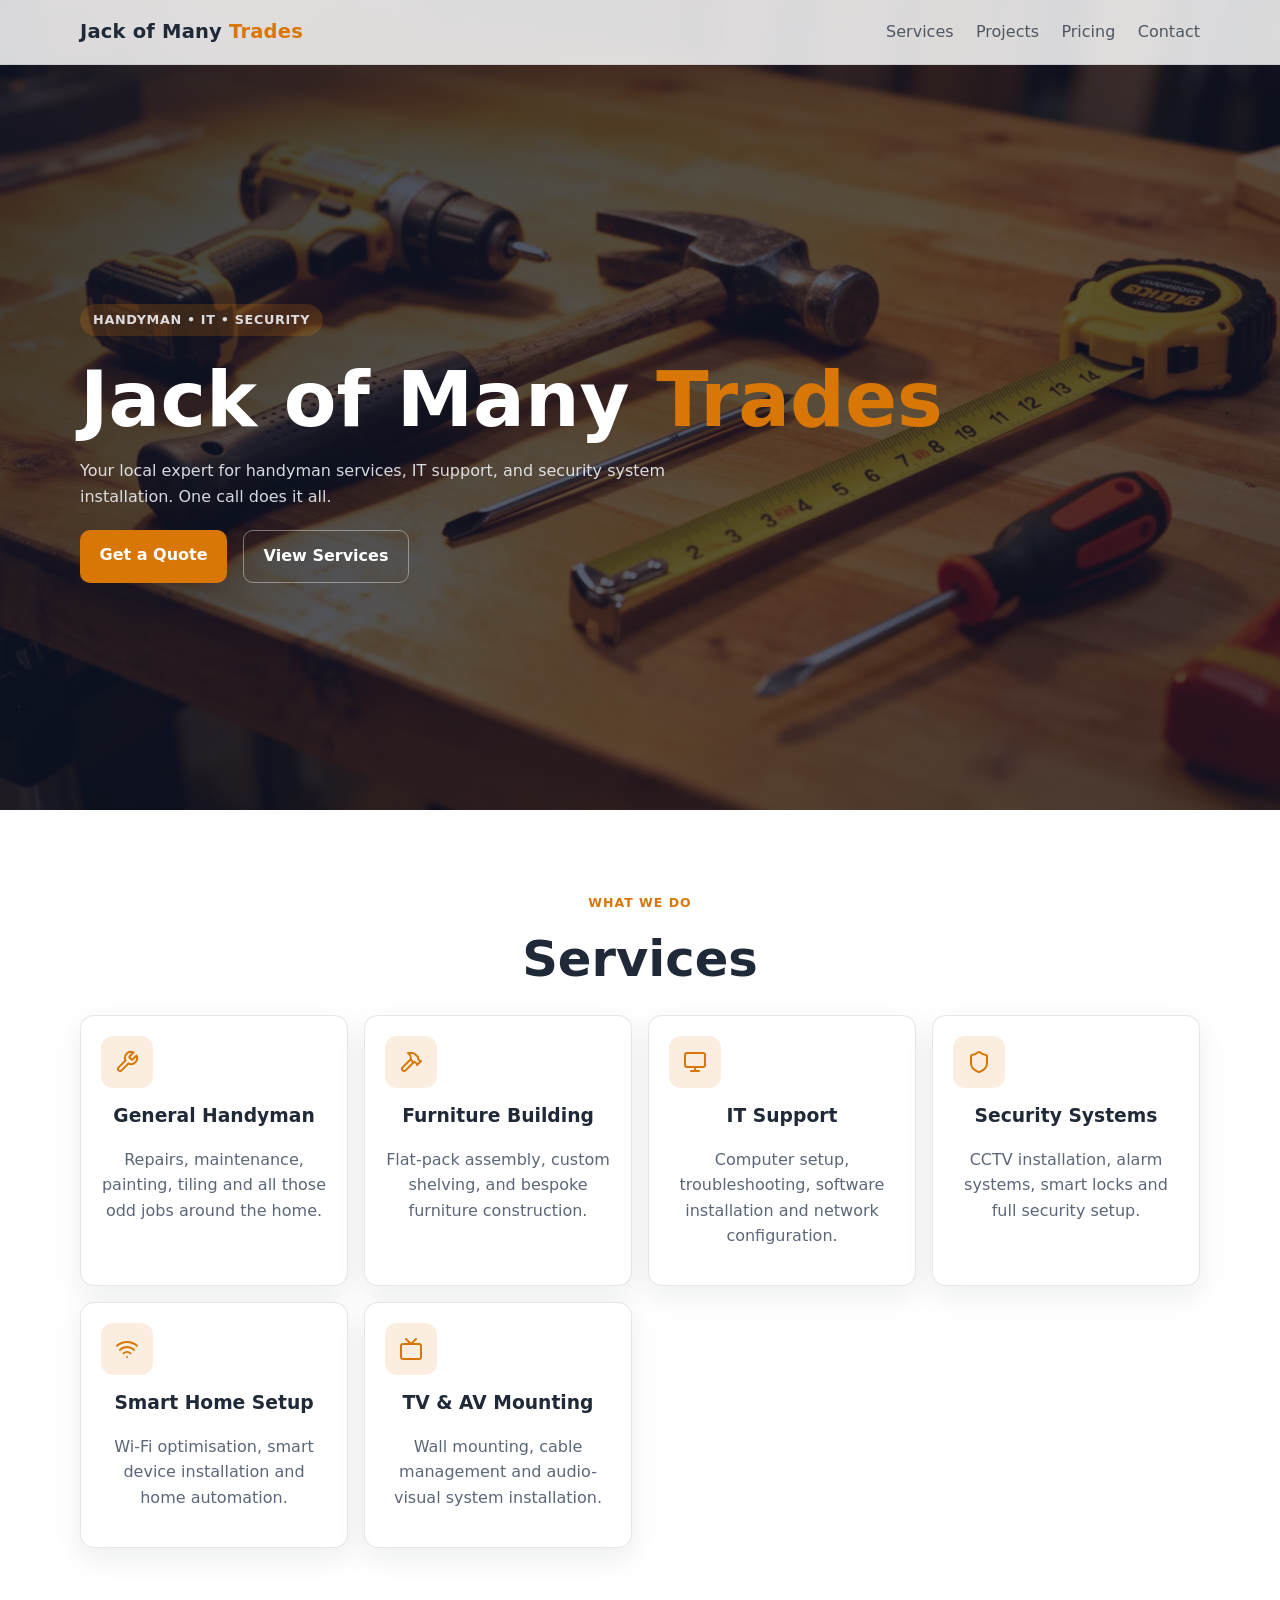
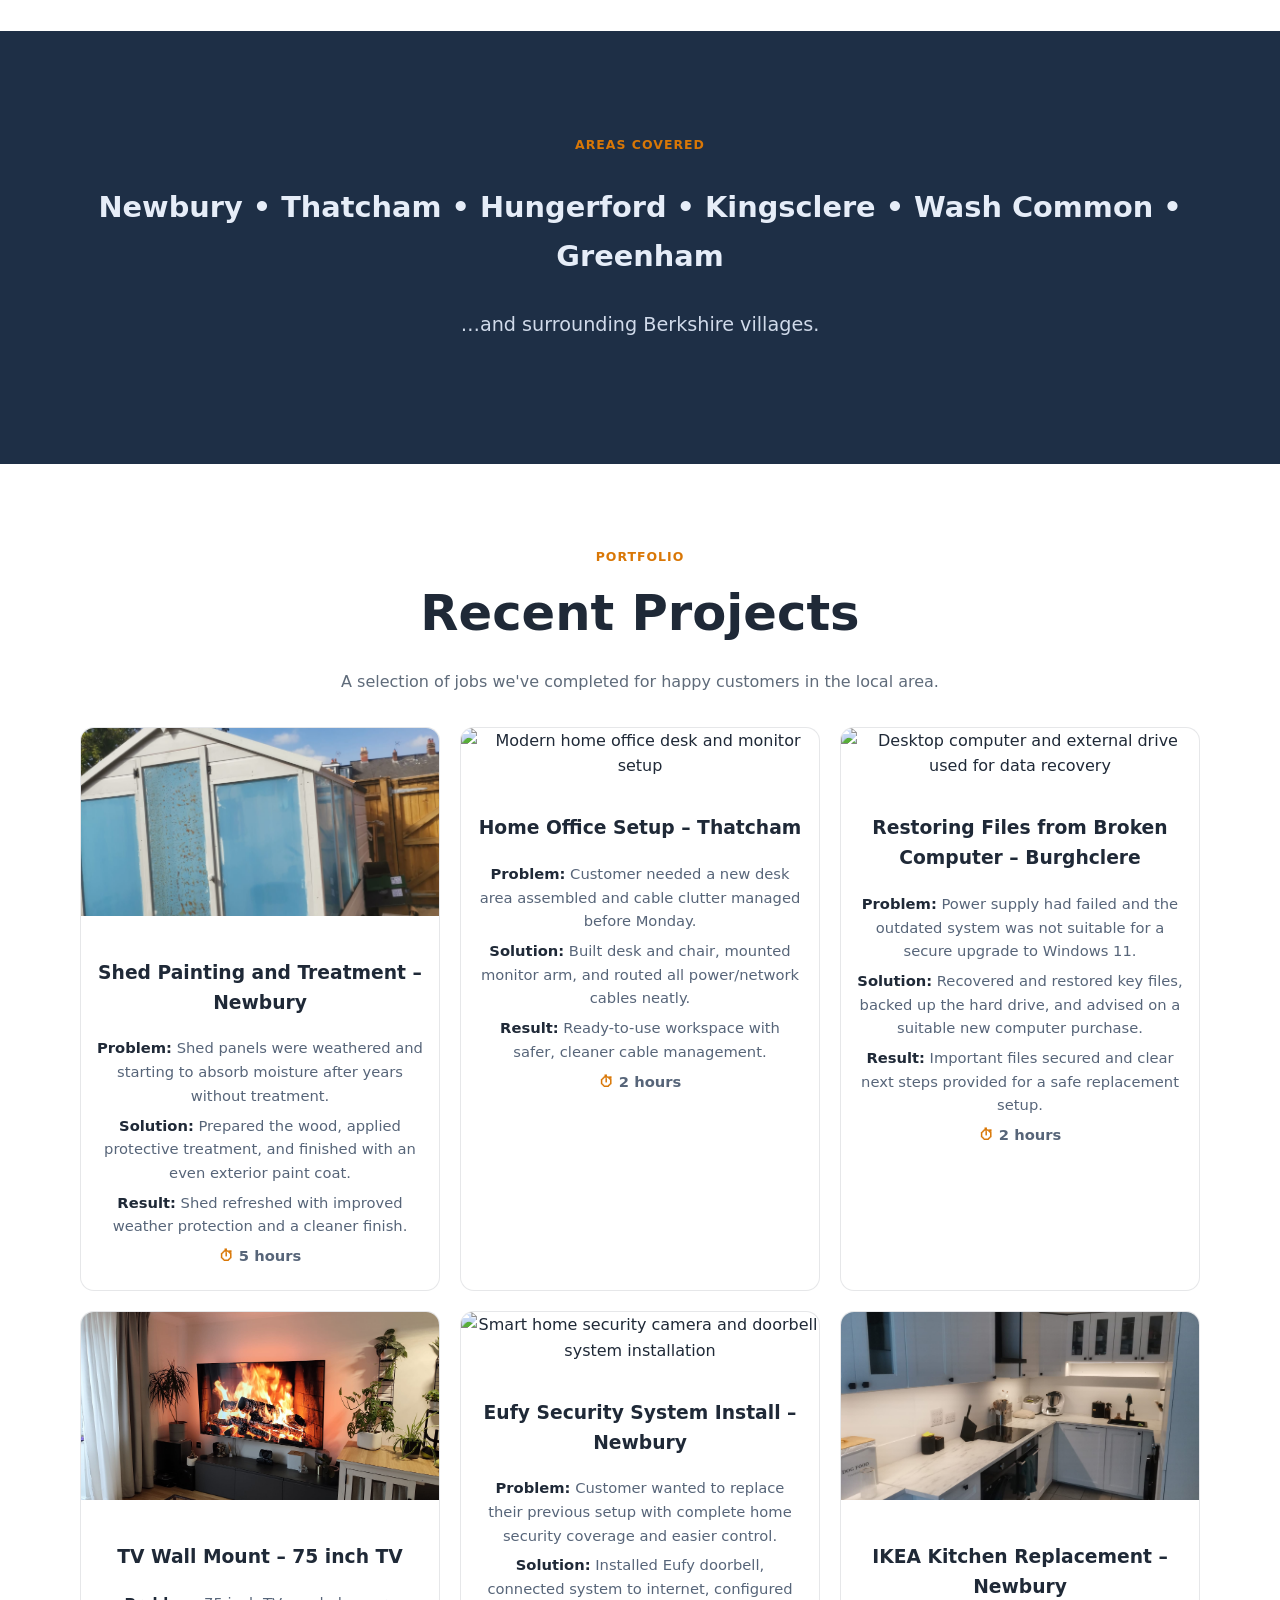
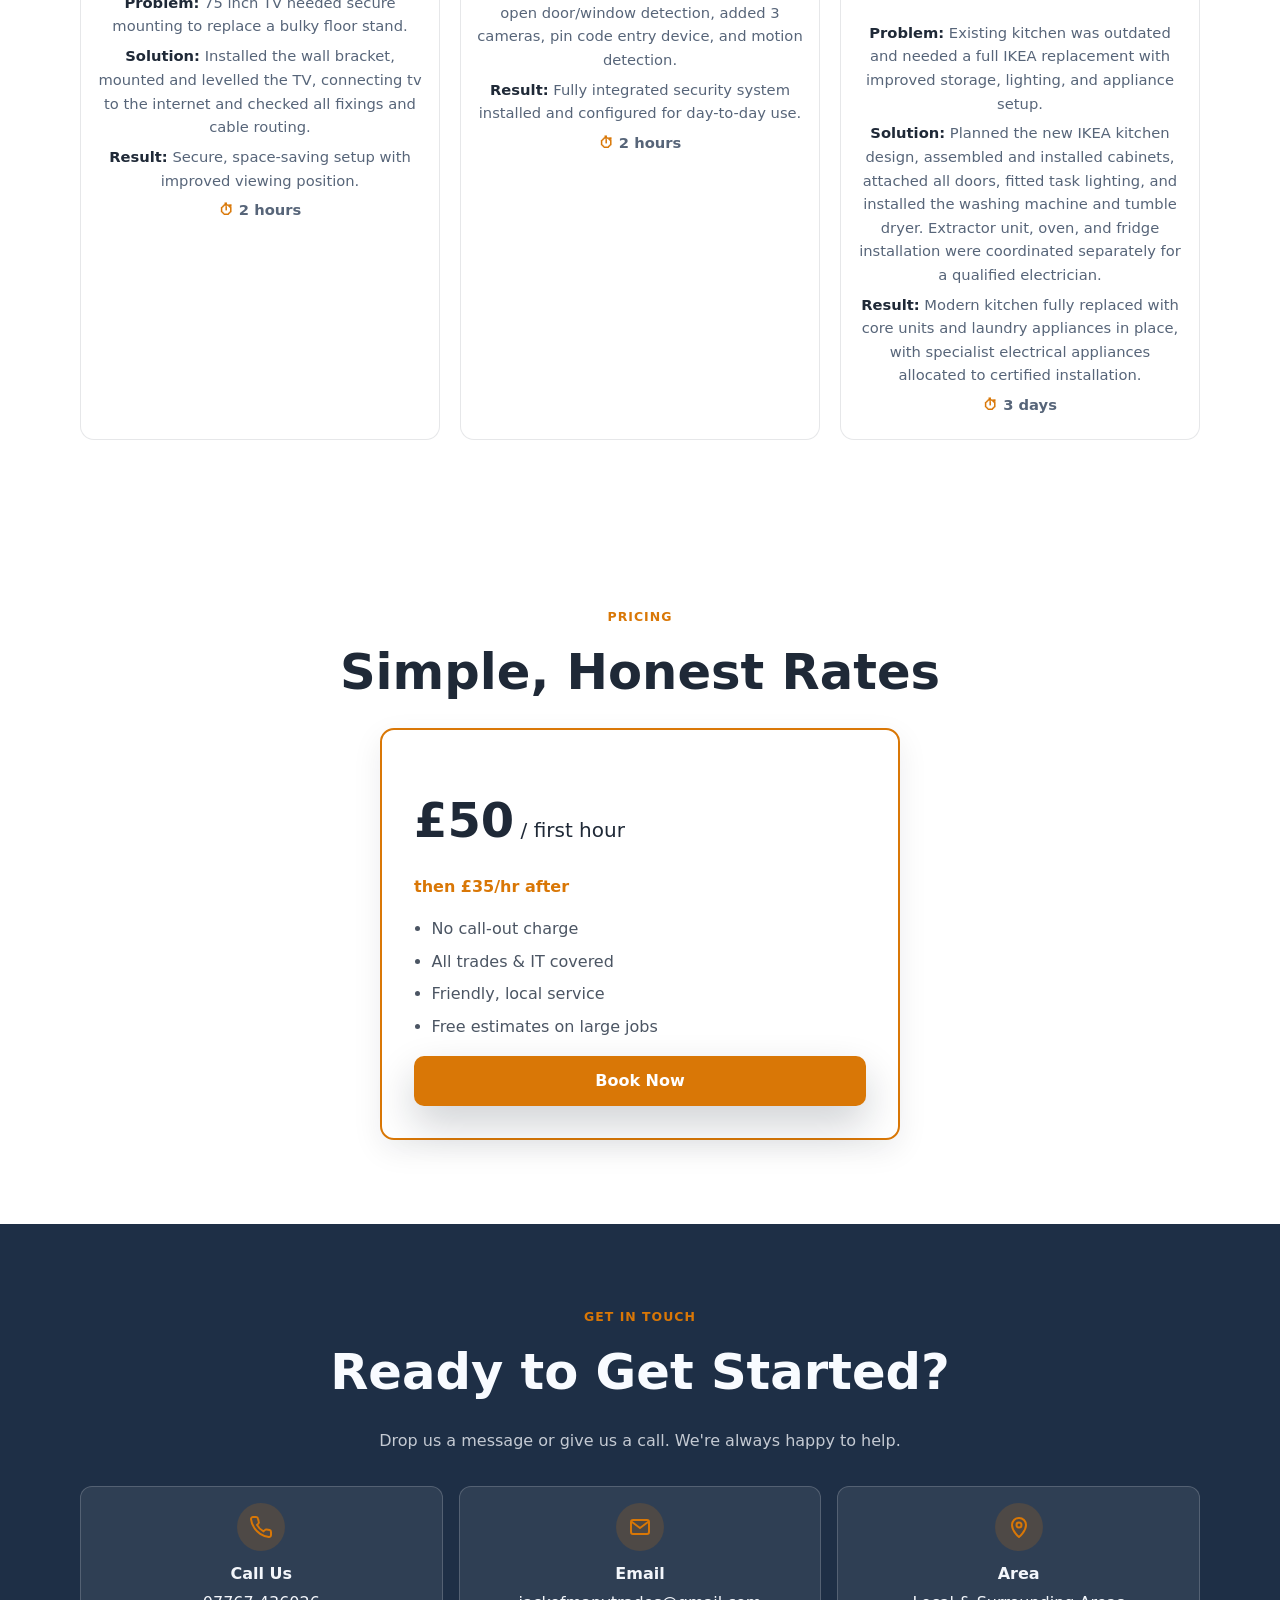
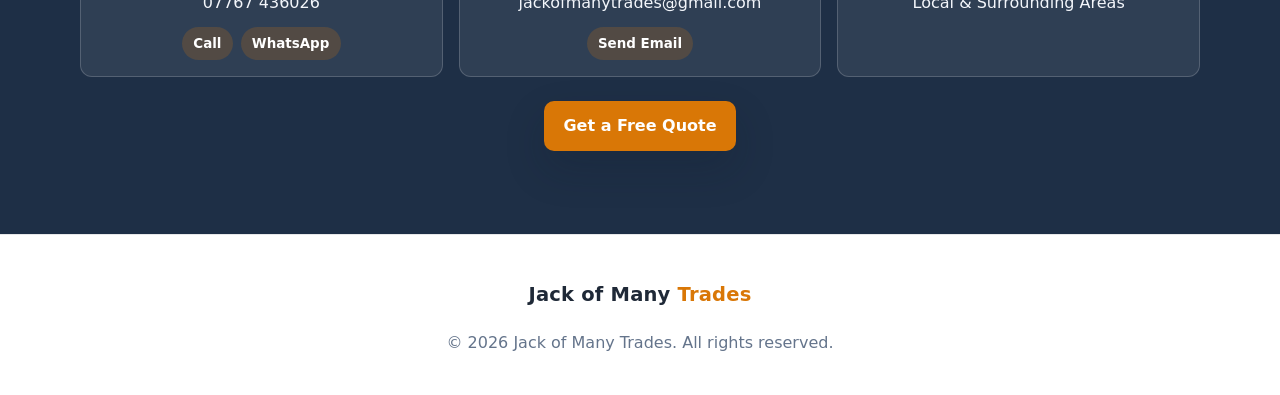
==== commit eb393518: "Move Areas Covered above portfolio and increase text size" ====
--- a/index.html
+++ b/index.html
@@ -63,20 +63,20 @@
         </div>
       </section>
 
+      <section class="areas section-alt">
+        <div class="container centered">
+          <p class="section-label">Areas Covered</p>
+          <p class="areas-list" id="areas-list"></p>
+          <p class="areas-note">…and surrounding Berkshire villages.</p>
+        </div>
+      </section>
+
       <section id="projects" class="section">
         <div class="container centered">
           <p class="section-label">Portfolio</p>
           <h2>Recent Projects</h2>
           <p class="section-subtitle">A selection of jobs we've completed for happy customers in the local area.</p>
           <div class="project-grid" id="projects-grid"></div>
-        </div>
-      </section>
-
-      <section class="areas section-alt">
-        <div class="container centered">
-          <p class="section-label">Areas Covered</p>
-          <p class="areas-list" id="areas-list"></p>
-          <p class="areas-note">…and surrounding Berkshire villages.</p>
         </div>
       </section>
 
--- a/styles.css
+++ b/styles.css
@@ -372,14 +372,20 @@
   font-weight: 700;
 }
 
+.time-icon {
+  color: var(--accent);
+}
+
 .areas-list {
   color: #e6edf8;
-  font-size: 1.1rem;
+  font-size: clamp(1.25rem, 2.3vw, 1.8rem);
+  font-weight: 600;
+  line-height: 1.7;
 }
 
 .areas-note {
-  color: #b8c5d9;
-  font-size: 0.92rem;
+  color: #d0daea;
+  font-size: clamp(1.02rem, 1.7vw, 1.2rem);
 }
 
 .pricing-card {
@@ -448,6 +454,31 @@
   margin: 0.2rem 0;
 }
 
+
+.contact-actions {
+  margin-top: 0.7rem;
+  display: flex;
+  gap: 0.5rem;
+  flex-wrap: wrap;
+  justify-content: center;
+}
+
+.contact-link {
+  display: inline-block;
+  padding: 0.35rem 0.7rem;
+  border-radius: 999px;
+  background: rgba(217, 119, 6, 0.2);
+  color: #fff;
+  text-decoration: none;
+  font-weight: 600;
+  font-size: 0.84rem;
+  transition: background-color 0.2s ease;
+}
+
+.contact-link:hover {
+  background: rgba(217, 119, 6, 0.32);
+}
+
 .site-footer {
   background: #ffffff;
   color: #64748b;
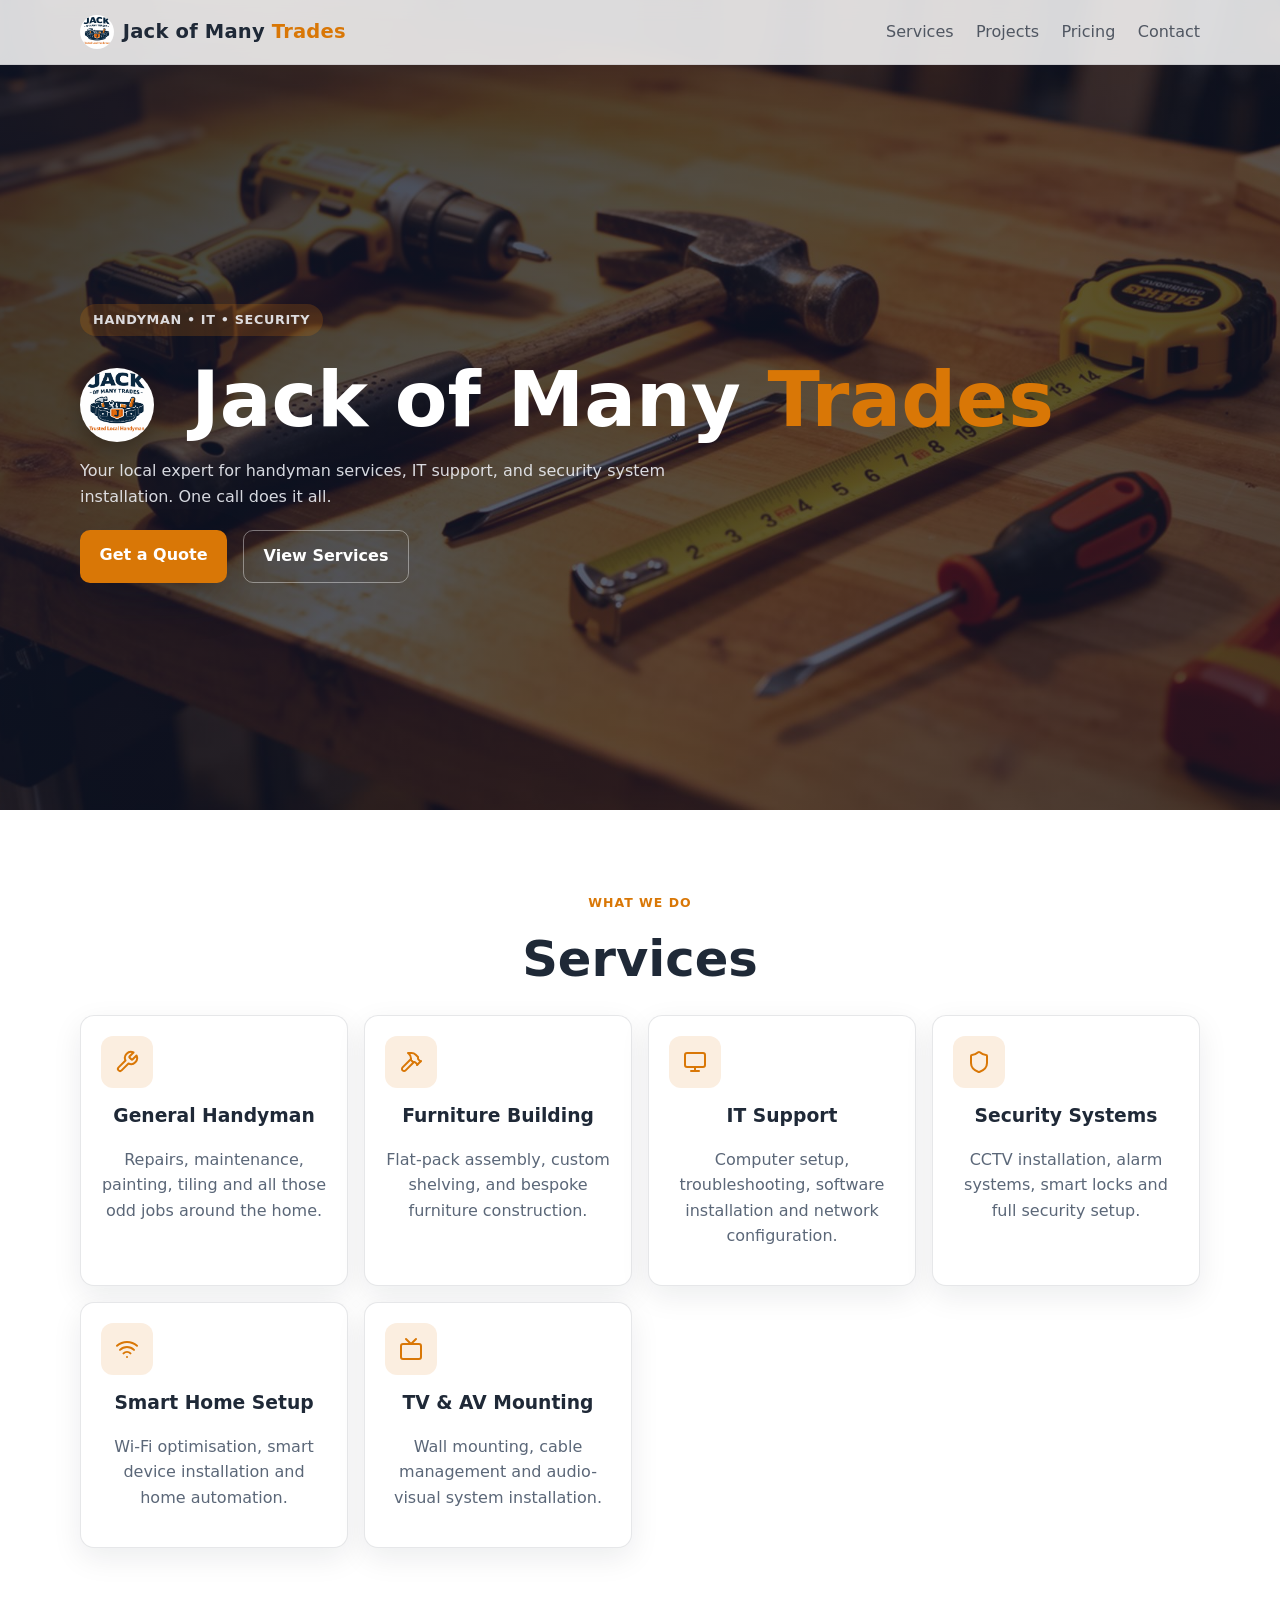
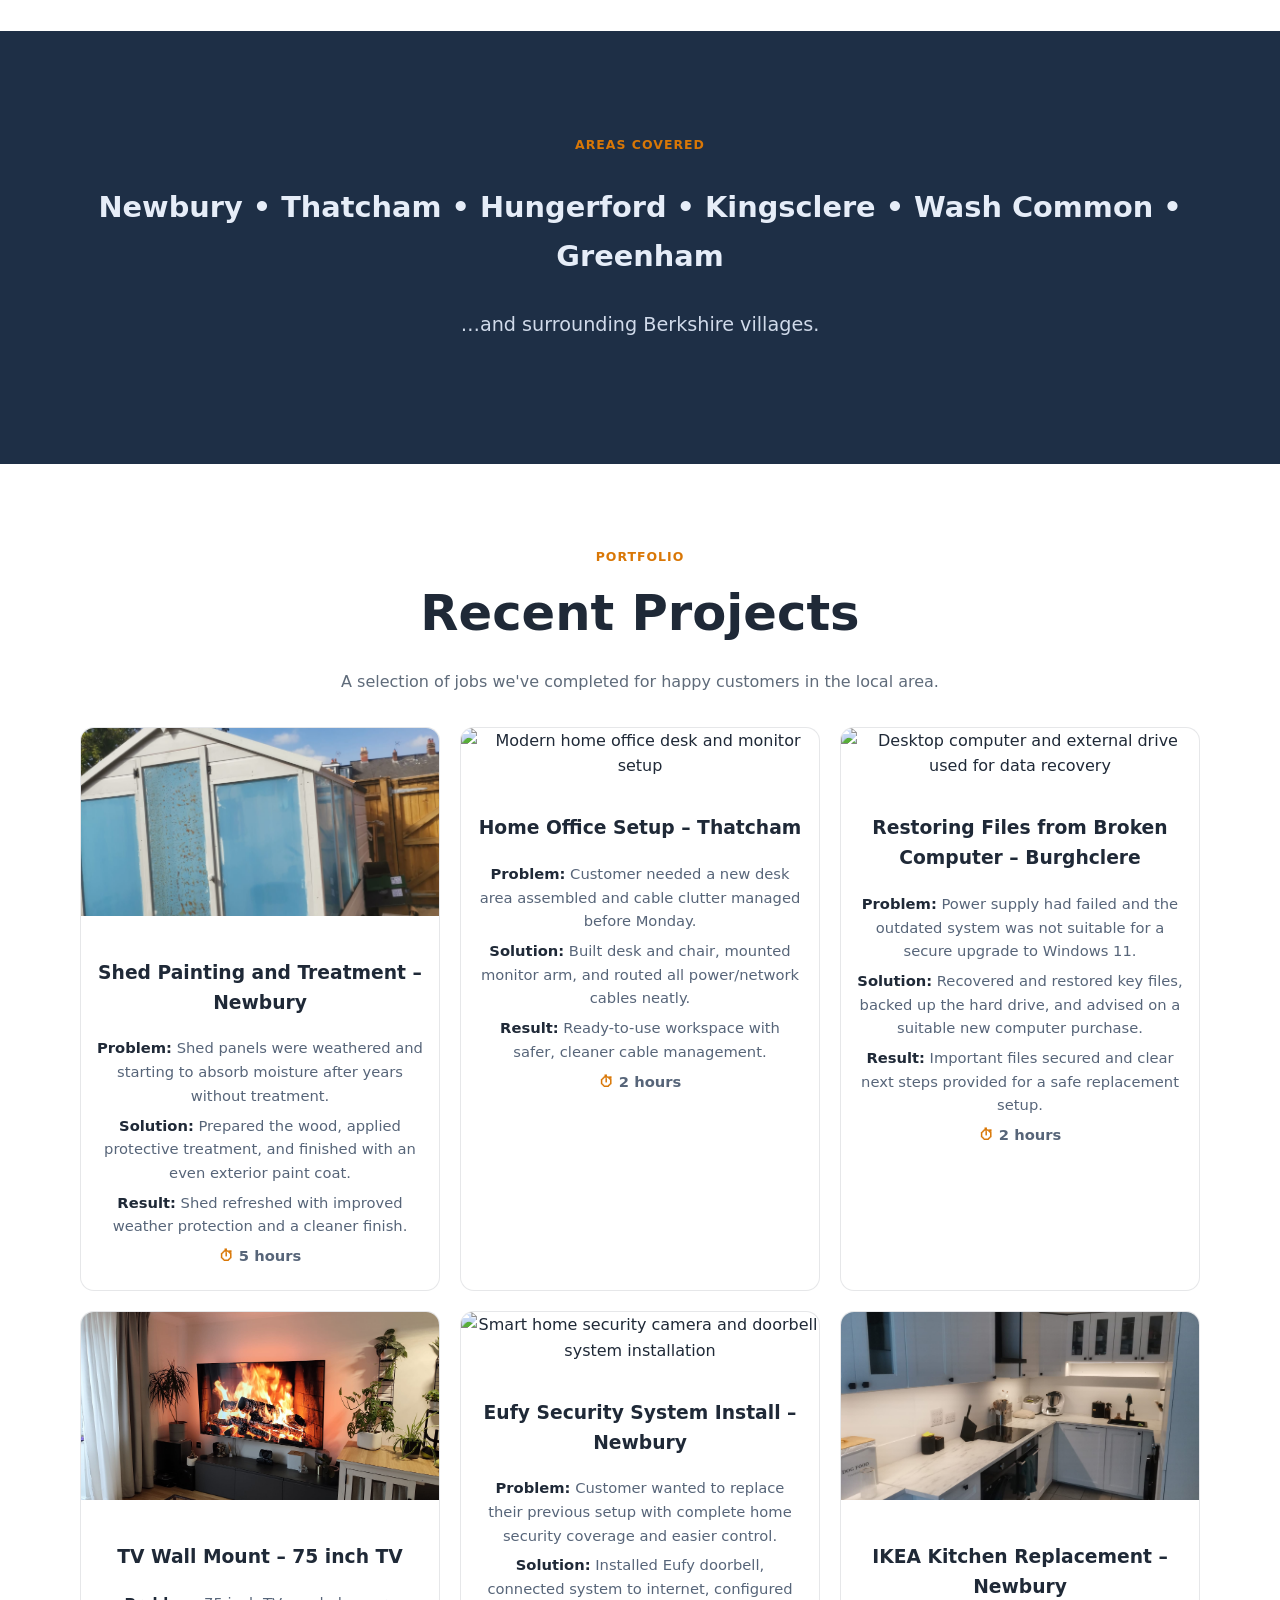
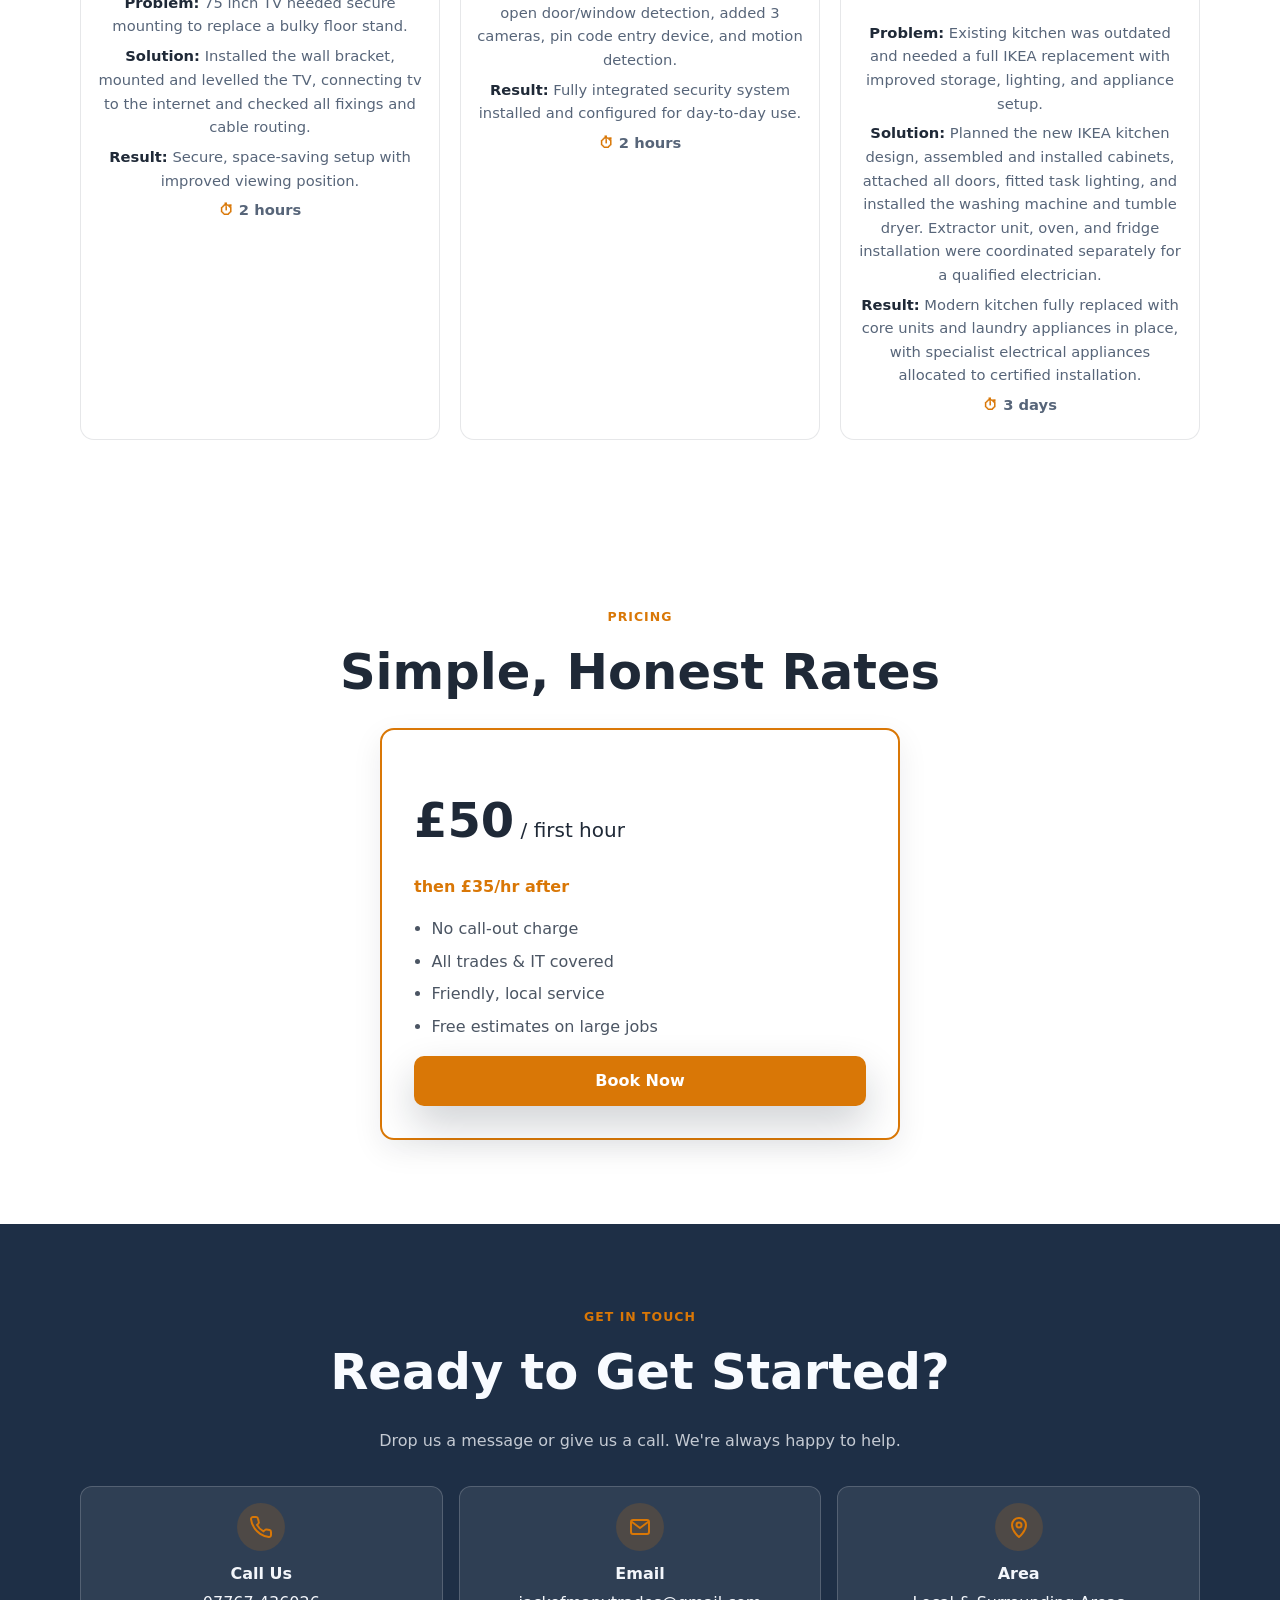
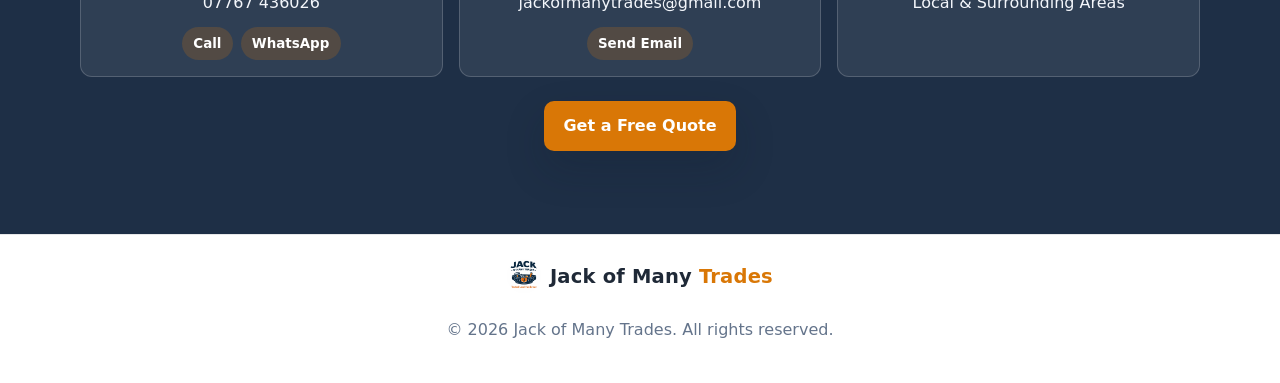
==== commit 99acffef: "Fix brand text colors in header/footer lockup" ====
--- a/index.html
+++ b/index.html
@@ -15,13 +15,18 @@
       content="Your local expert for handyman services, IT support, and security system installation."
     />
     <meta property="og:type" content="website" />
-    <meta property="og:image" content="assets/hero-bg.jpg" />
+    <meta property="og:image" content="assets/Logo/JOMT_Logo.png" />
+    <link rel="icon" type="image/png" href="assets/Logo/JOMT_Logo.png" />
+    <link rel="apple-touch-icon" href="assets/Logo/JOMT_Logo.png" />
     <link rel="stylesheet" href="styles.css" />
   </head>
   <body>
     <header class="site-header">
       <nav class="container nav">
-        <a href="#" class="brand">Jack of Many <span>Trades</span></a>
+        <a href="#" class="brand">
+          <img src="assets/Logo/JOMT_Logo.png" alt="Jack of Many Trades logo" class="brand-logo" />
+          <span class="brand-text">Jack of Many <span>Trades</span></span>
+        </a>
         <button id="menu-toggle" class="menu-toggle" aria-expanded="false" aria-controls="mobile-menu">☰</button>
         <ul class="nav-links" id="desktop-menu">
           <li><a href="#services">Services</a></li>
@@ -44,7 +49,10 @@
         <div class="overlay"></div>
         <div class="container hero-content">
           <p class="eyebrow">Handyman • IT • Security</p>
-          <h1>Jack of Many <span>Trades</span></h1>
+          <h1>
+            <img src="assets/Logo/JOMT_Logo.png" alt="Jack of Many Trades logo" class="hero-logo" />
+            Jack of Many <span>Trades</span>
+          </h1>
           <p>
             Your local expert for handyman services, IT support, and security system installation. One call does it all.
           </p>
@@ -106,7 +114,10 @@
 
     <footer class="site-footer">
       <div class="container centered">
-        <p class="brand">Jack of Many <span>Trades</span></p>
+        <p class="brand footer-brand">
+          <img src="assets/Logo/JOMT_Logo.png" alt="Jack of Many Trades logo" class="brand-logo" />
+          <span class="brand-text">Jack of Many <span>Trades</span></span>
+        </p>
         <p>© <span id="year"></span> Jack of Many Trades. All rights reserved.</p>
       </div>
     </footer>
--- a/styles.css
+++ b/styles.css
@@ -68,9 +68,20 @@
   font-weight: 700;
   font-size: 1.22rem;
   letter-spacing: 0.01em;
-}
-
-.brand span {
+  display: inline-flex;
+  align-items: center;
+  gap: 0.55rem;
+}
+
+.brand-logo {
+  width: 34px;
+  height: 34px;
+  border-radius: 50%;
+  object-fit: cover;
+  flex-shrink: 0;
+}
+
+.brand .brand-text > span {
   color: var(--accent);
 }
 
@@ -153,6 +164,16 @@
 
 .hero h1 span {
   color: var(--accent);
+}
+
+.hero-logo {
+  width: clamp(48px, 7vw, 74px);
+  height: clamp(48px, 7vw, 74px);
+  border-radius: 50%;
+  object-fit: cover;
+  vertical-align: middle;
+  margin-right: 0.65rem;
+  box-shadow: 0 8px 20px rgba(0, 0, 0, 0.25);
 }
 
 .hero p {
@@ -479,6 +500,11 @@
   background: rgba(217, 119, 6, 0.32);
 }
 
+.footer-brand {
+  justify-content: center;
+  margin: 0 0 0.35rem;
+}
+
 .site-footer {
   background: #ffffff;
   color: #64748b;
@@ -508,6 +534,17 @@
 
   .hero {
     min-height: 82vh;
+  }
+
+  .brand-logo {
+    width: 30px;
+    height: 30px;
+  }
+
+  .hero-logo {
+    width: clamp(40px, 12vw, 56px);
+    height: clamp(40px, 12vw, 56px);
+    margin-right: 0.5rem;
   }
 }
 
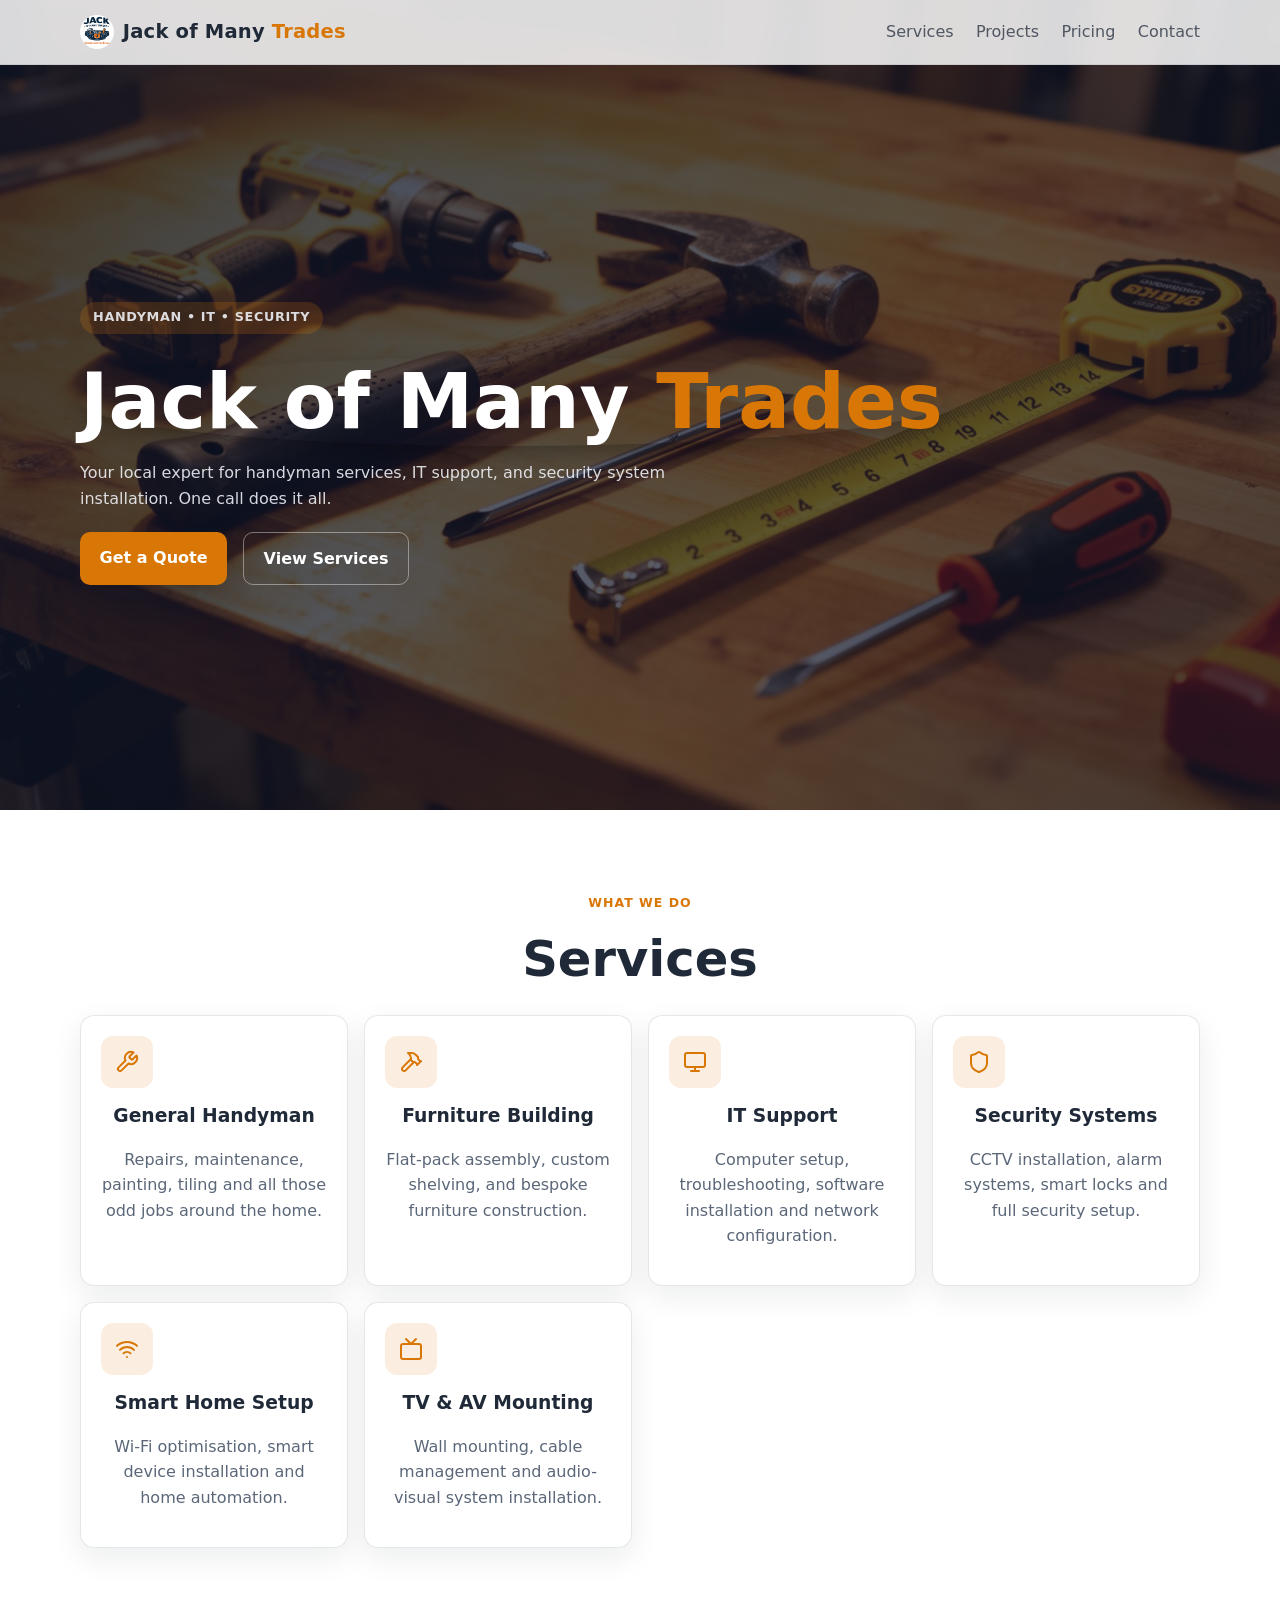
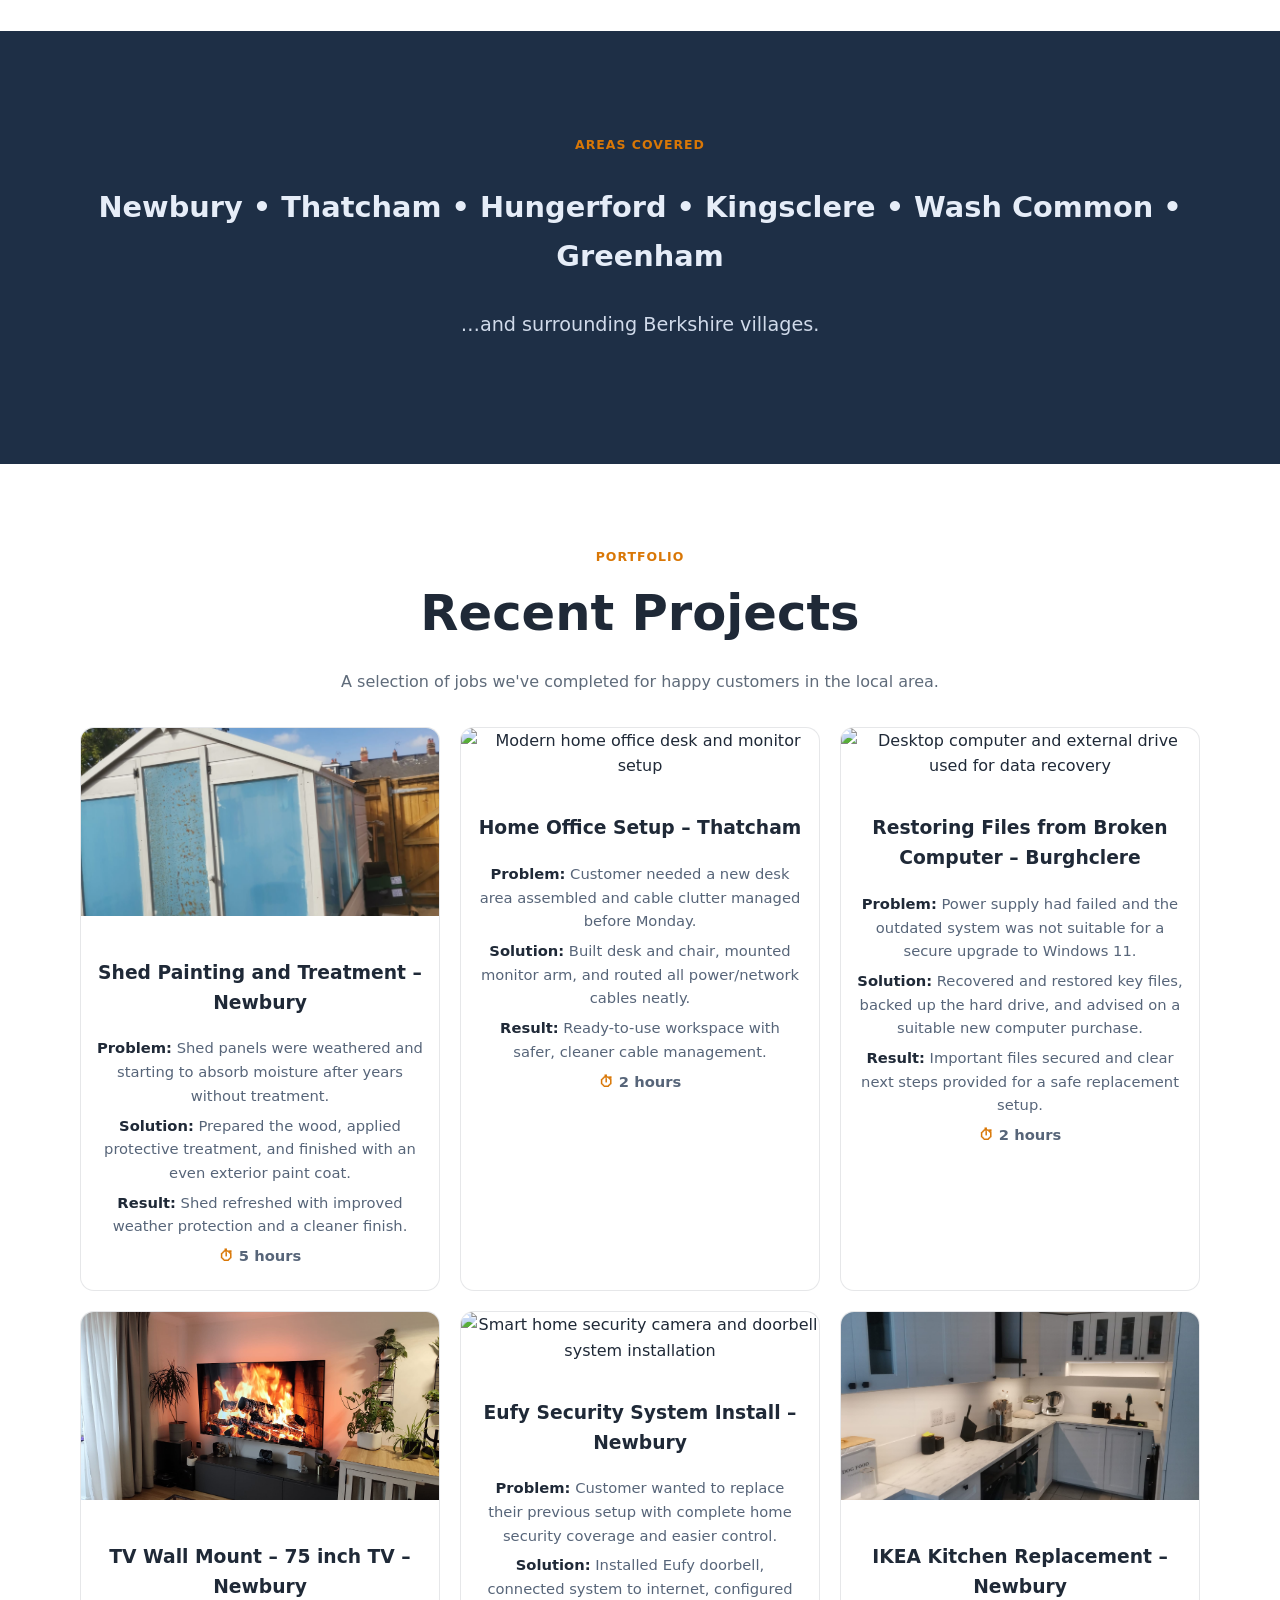
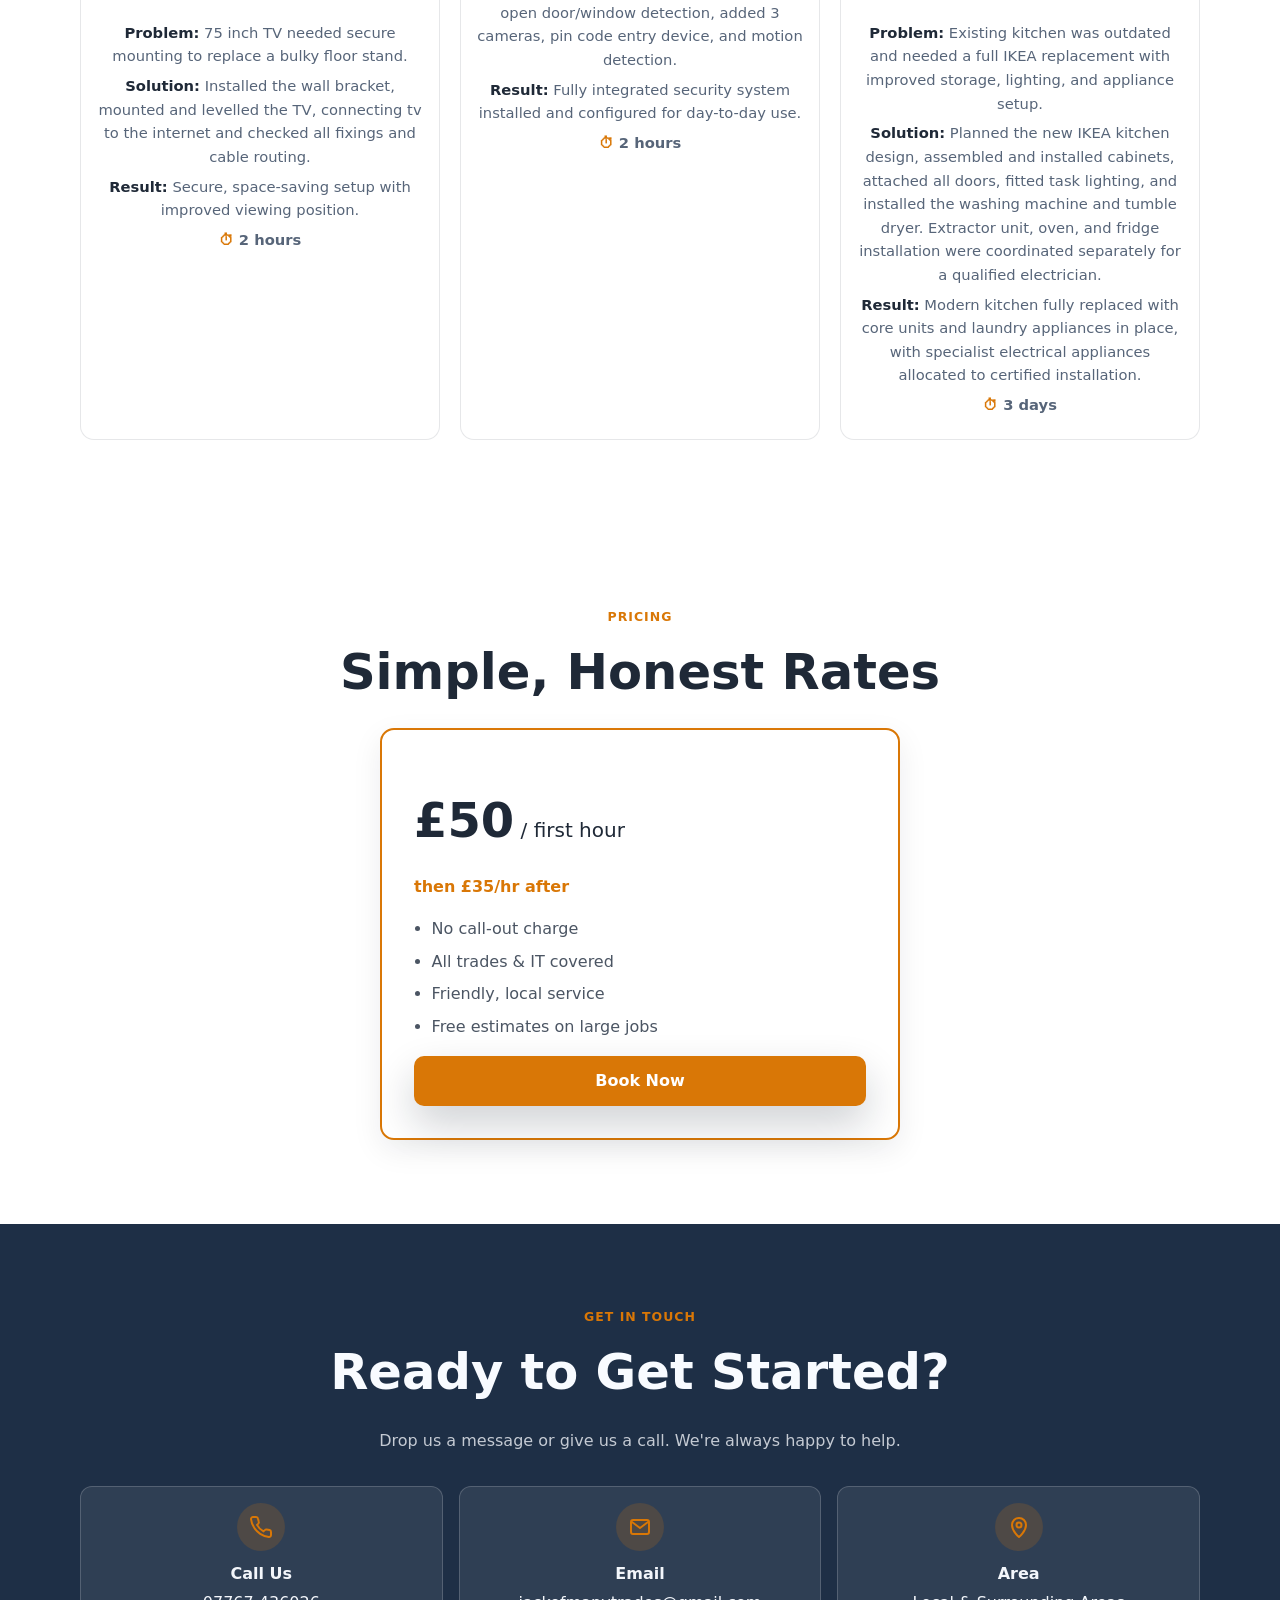
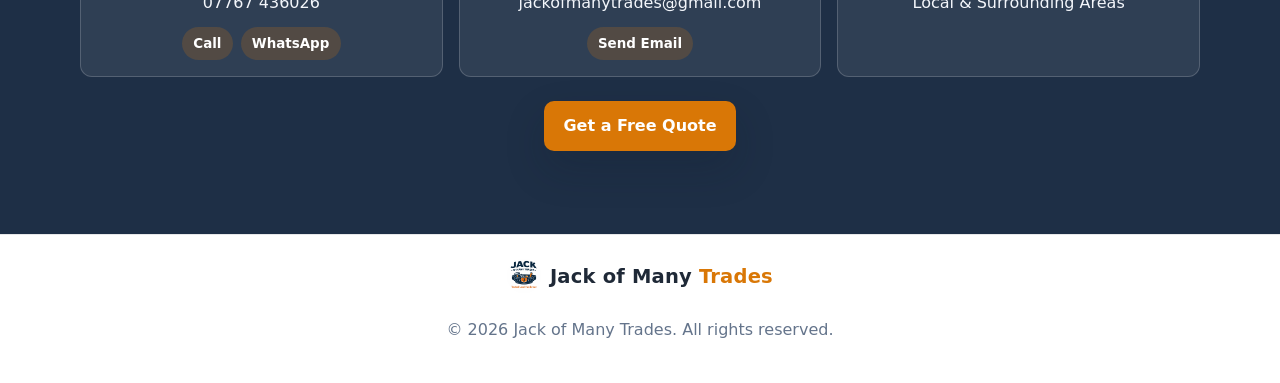
==== commit 5d355bca: "text update" ====
--- a/index.html
+++ b/index.html
@@ -50,7 +50,7 @@
         <div class="container hero-content">
           <p class="eyebrow">Handyman • IT • Security</p>
           <h1>
-            <img src="assets/Logo/JOMT_Logo.png" alt="Jack of Many Trades logo" class="hero-logo" />
+            <alt="Jack of Many Trades logo" class="hero-logo" />
             Jack of Many <span>Trades</span>
           </h1>
           <p>
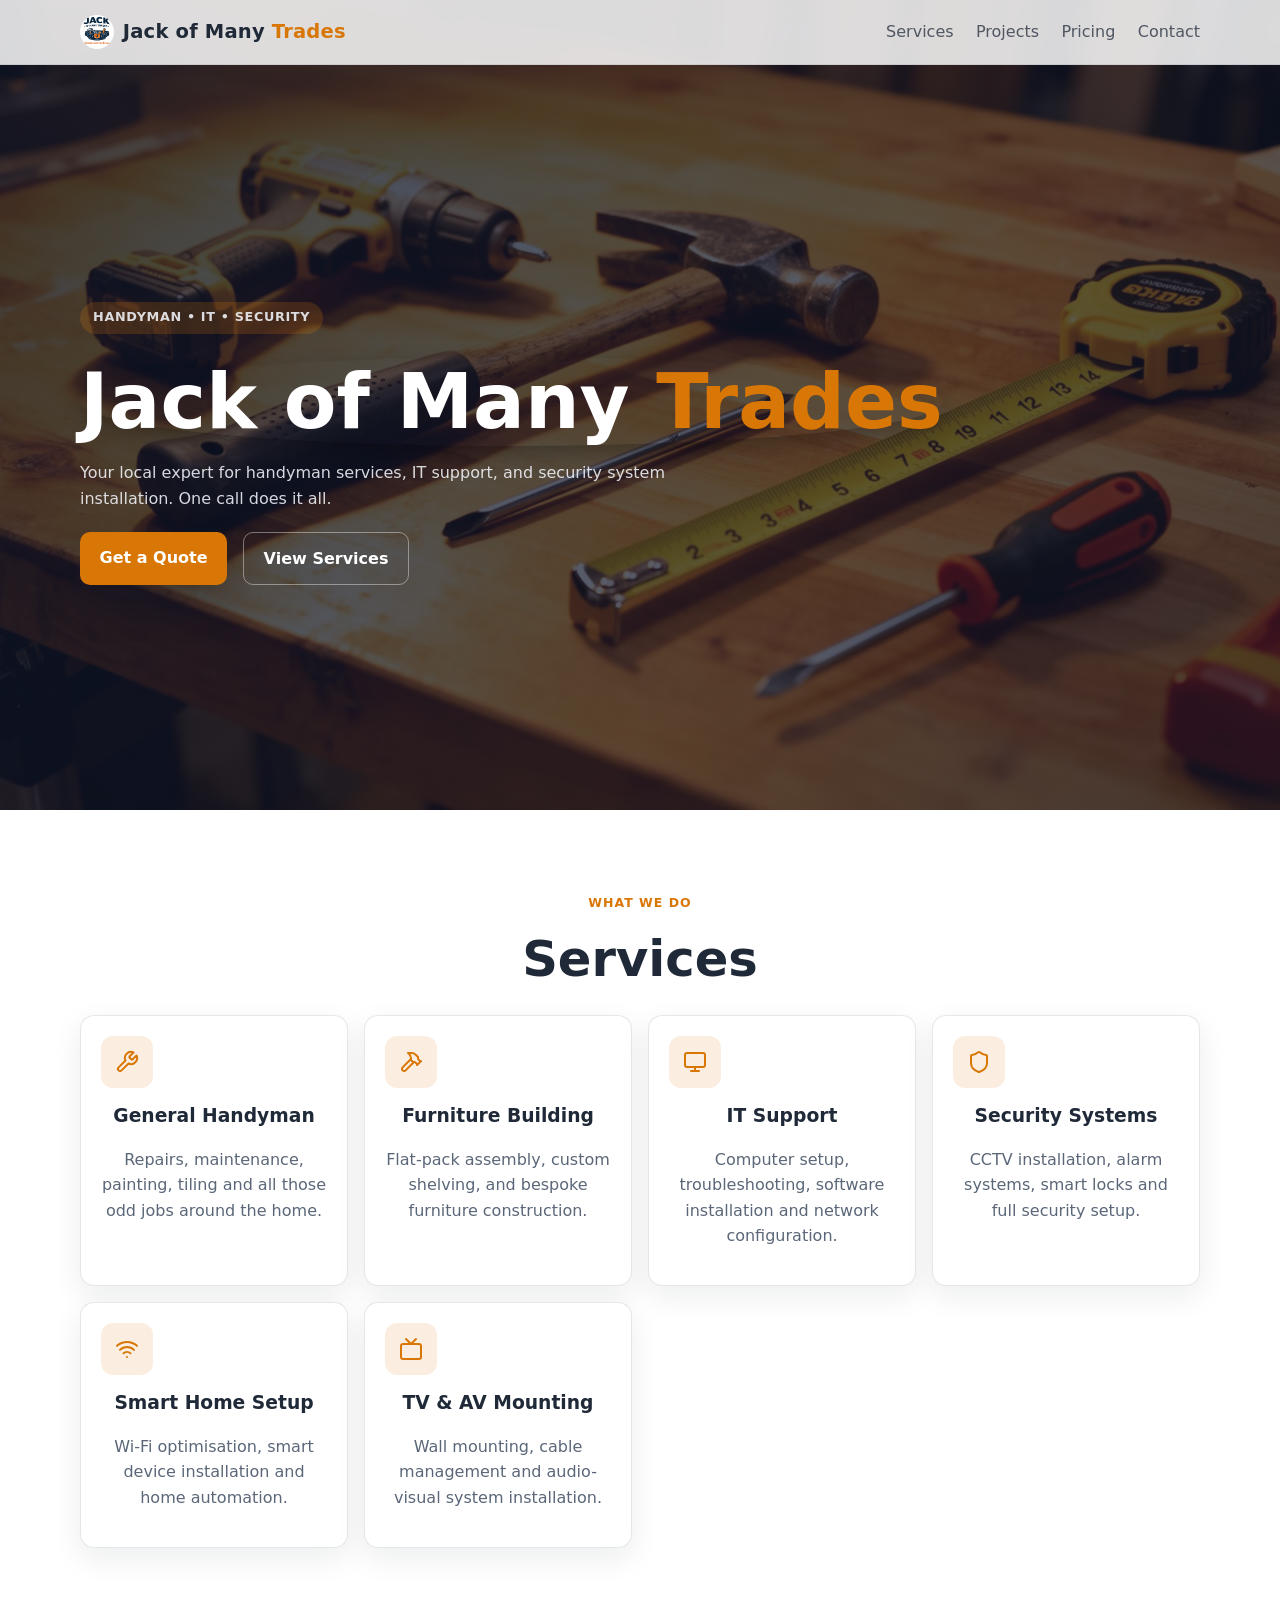
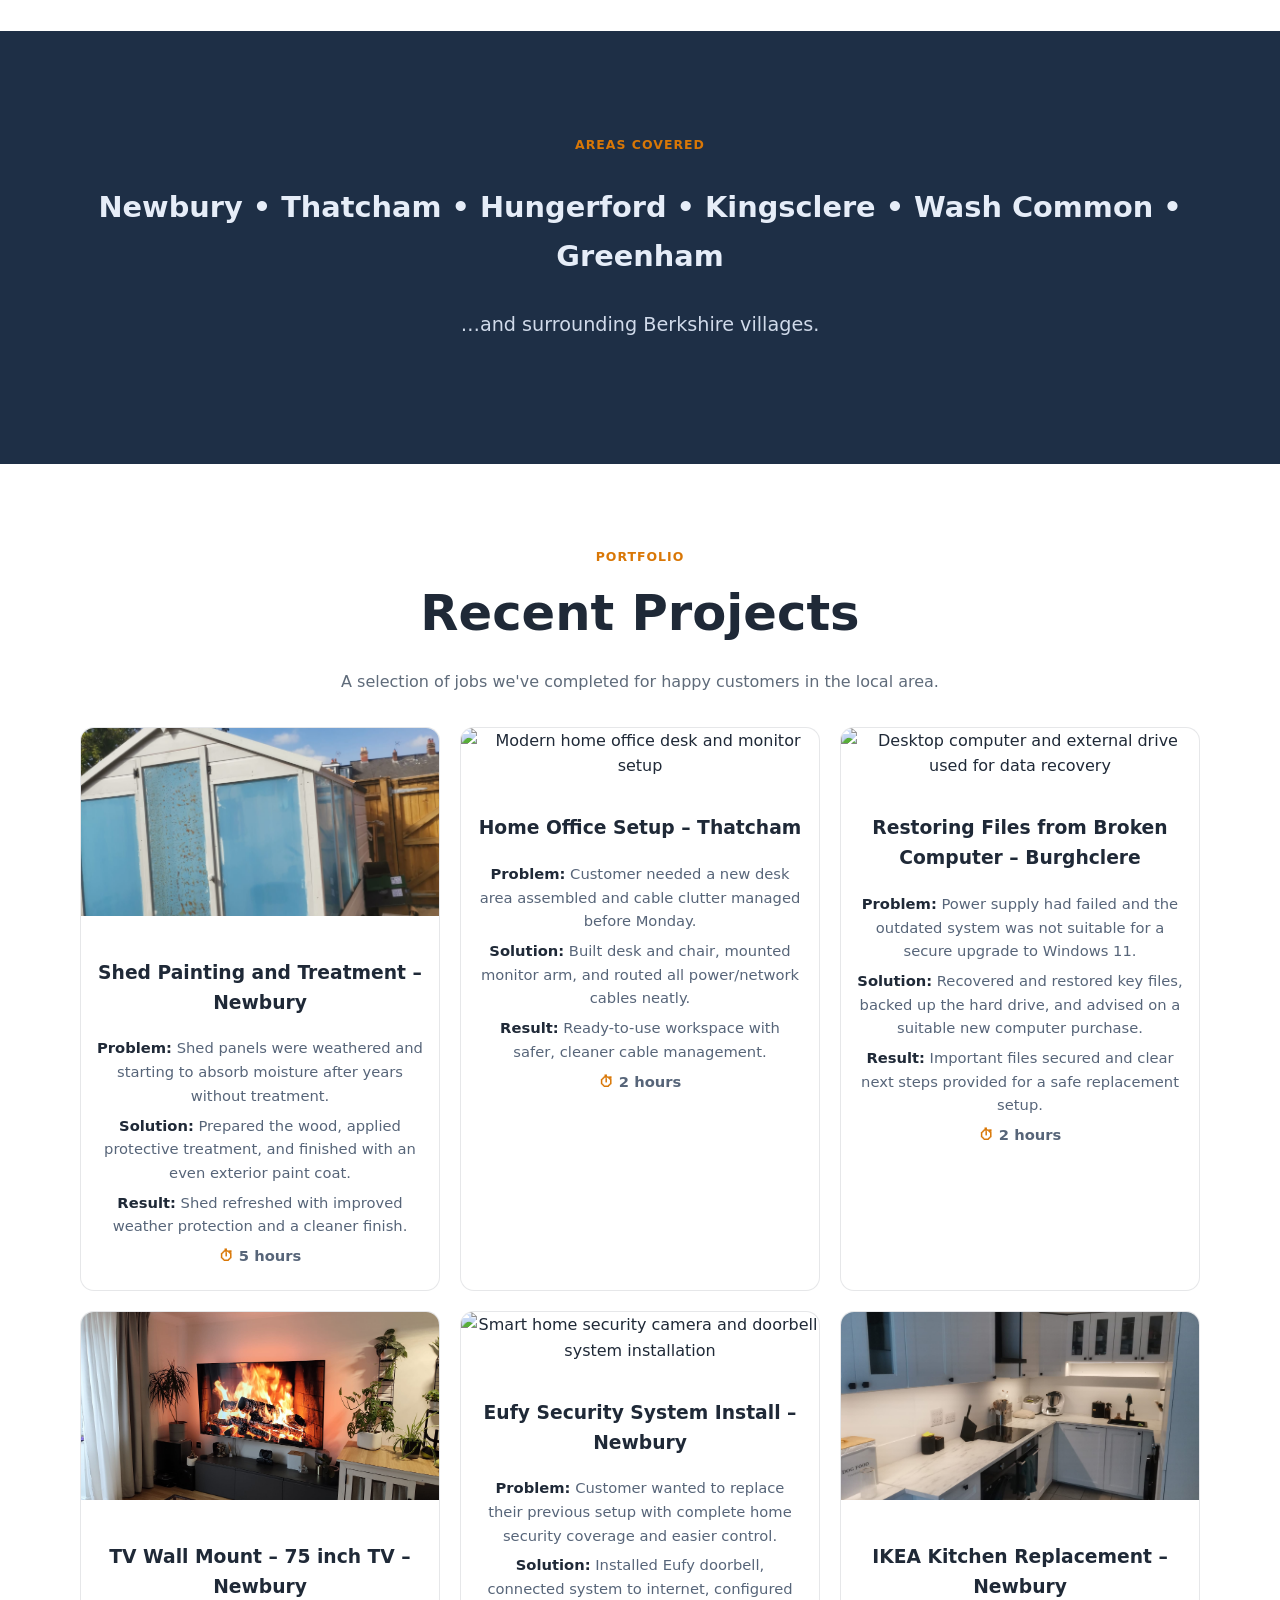
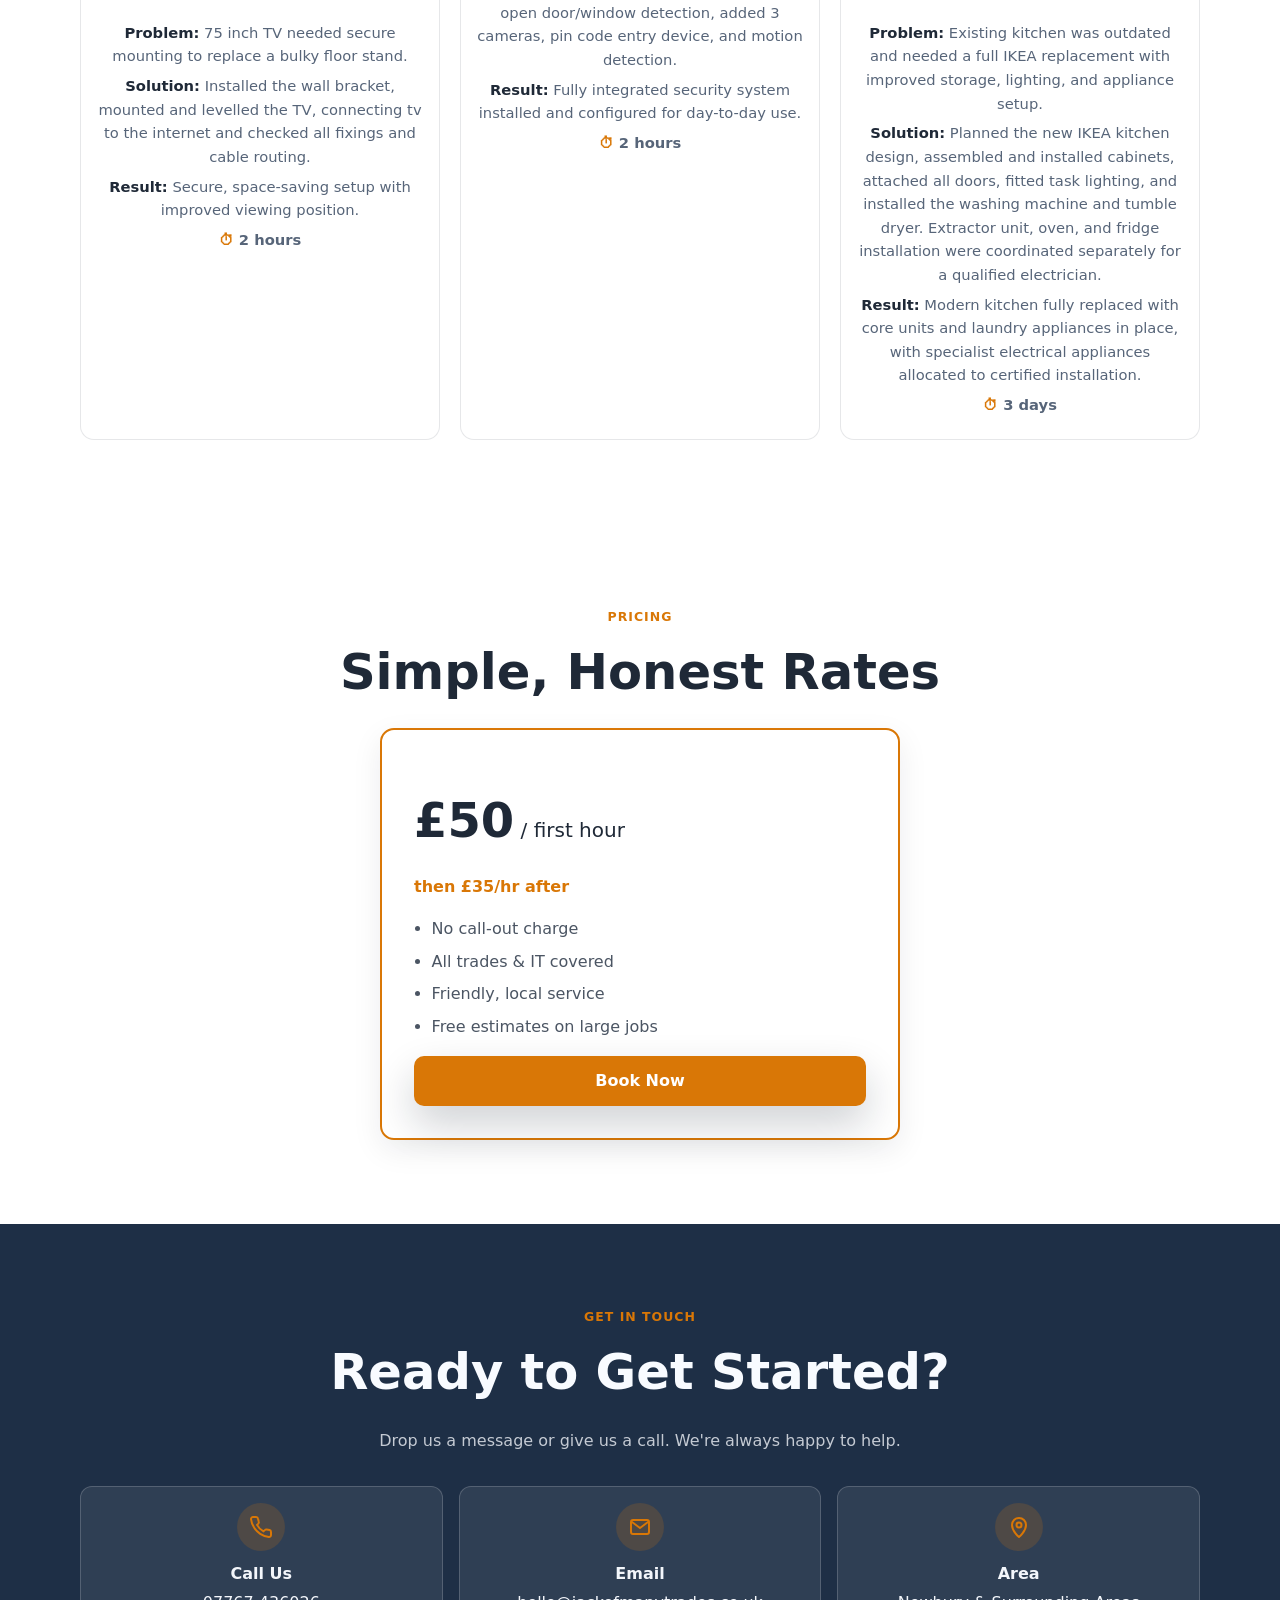
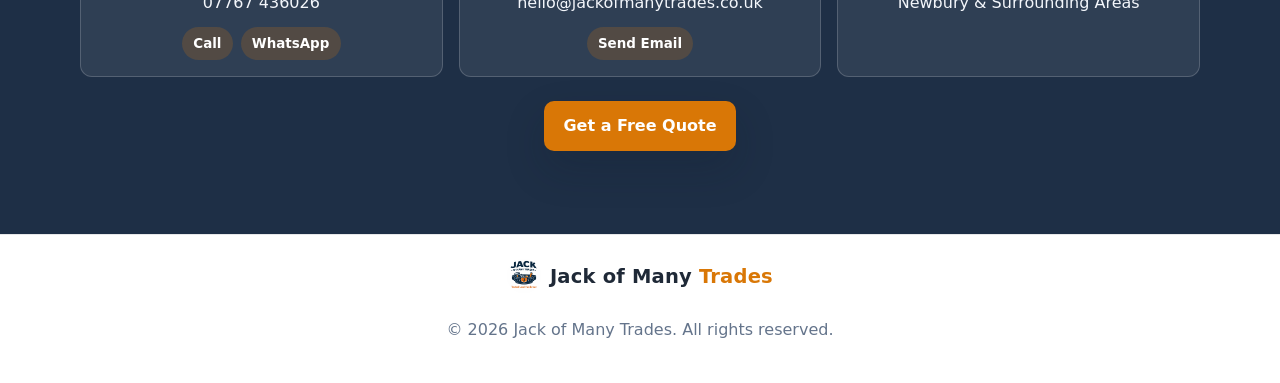
==== commit 2febe02f: "Update website contact email address" ====
--- a/index.html
+++ b/index.html
@@ -107,7 +107,7 @@
           <h2>Ready to Get Started?</h2>
           <p class="section-subtitle">Drop us a message or give us a call. We're always happy to help.</p>
           <div class="contact-grid" id="contact-grid"></div>
-          <a class="btn primary" href="mailto:jackofmanytrades@gmail.com">Get a Free Quote</a>
+          <a class="btn primary" href="mailto:hello@jackofmanytrades.co.uk">Get a Free Quote</a>
         </div>
       </section>
     </main>
